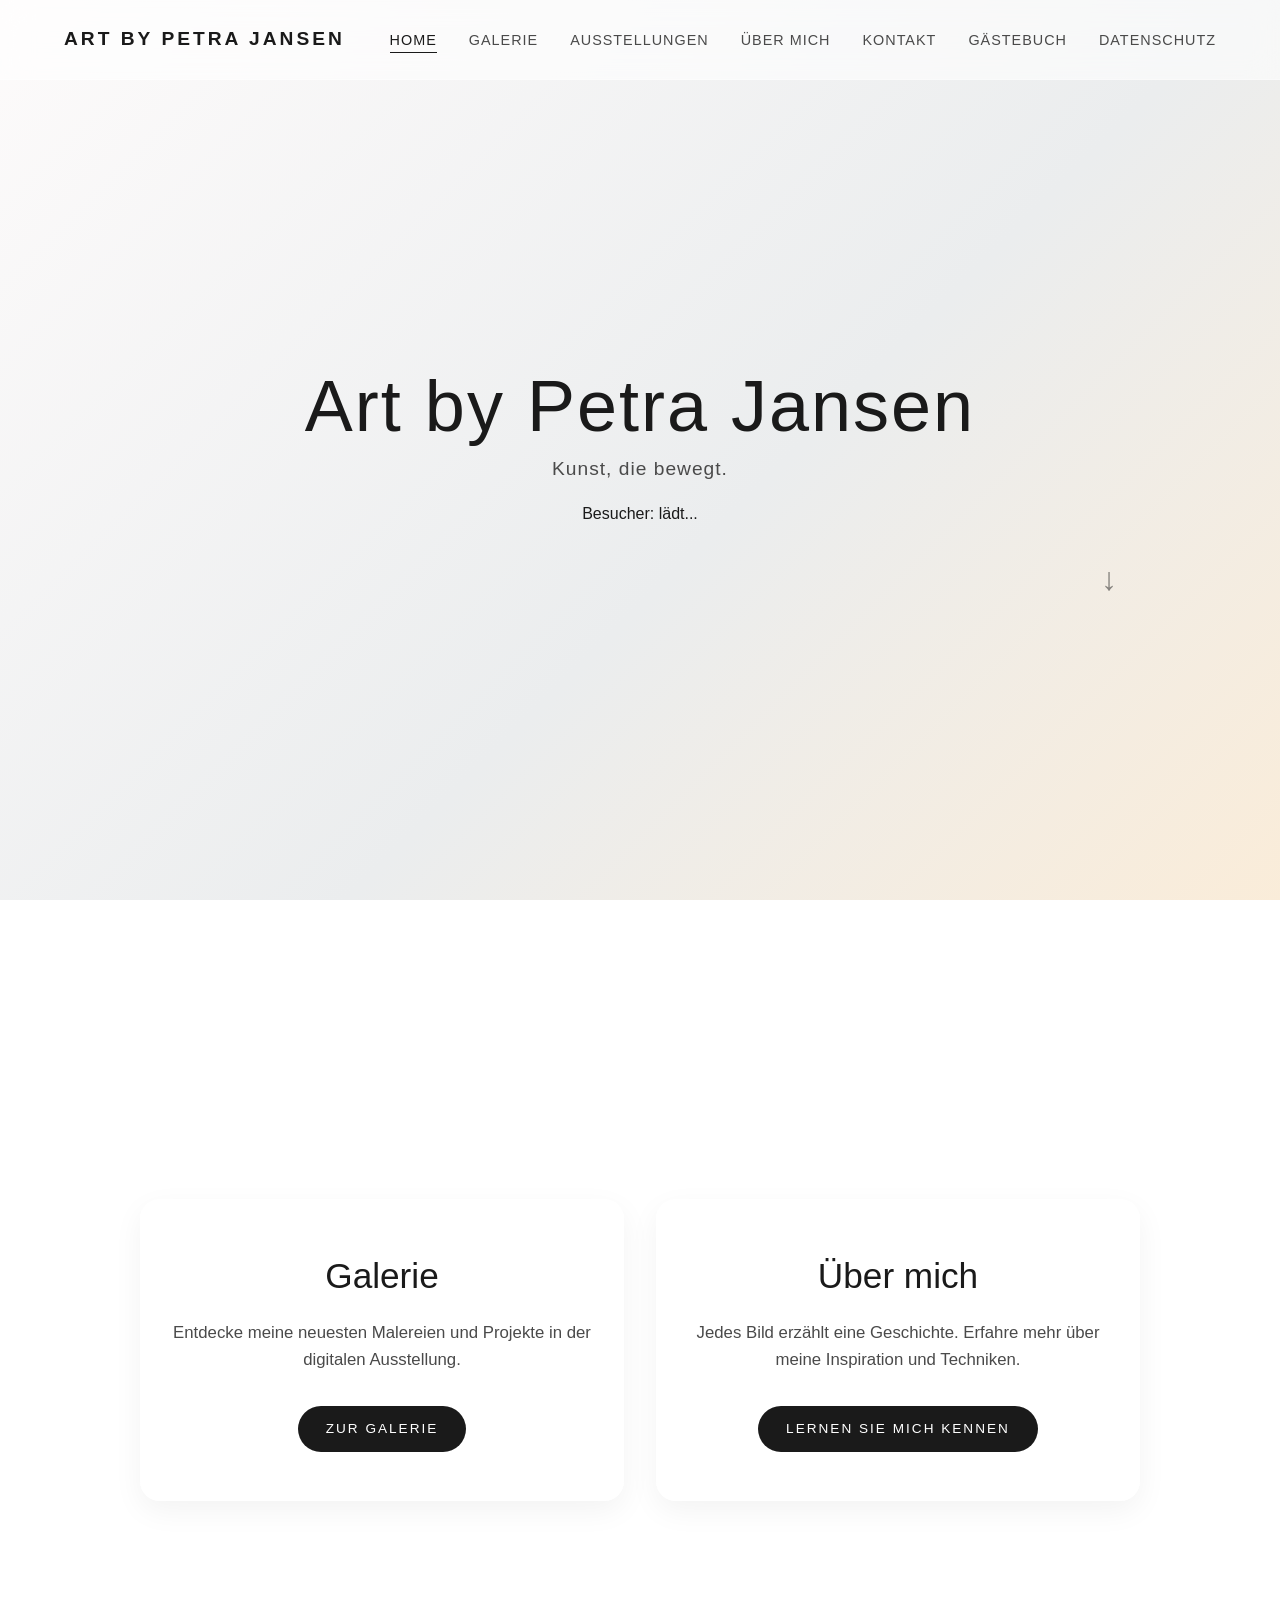
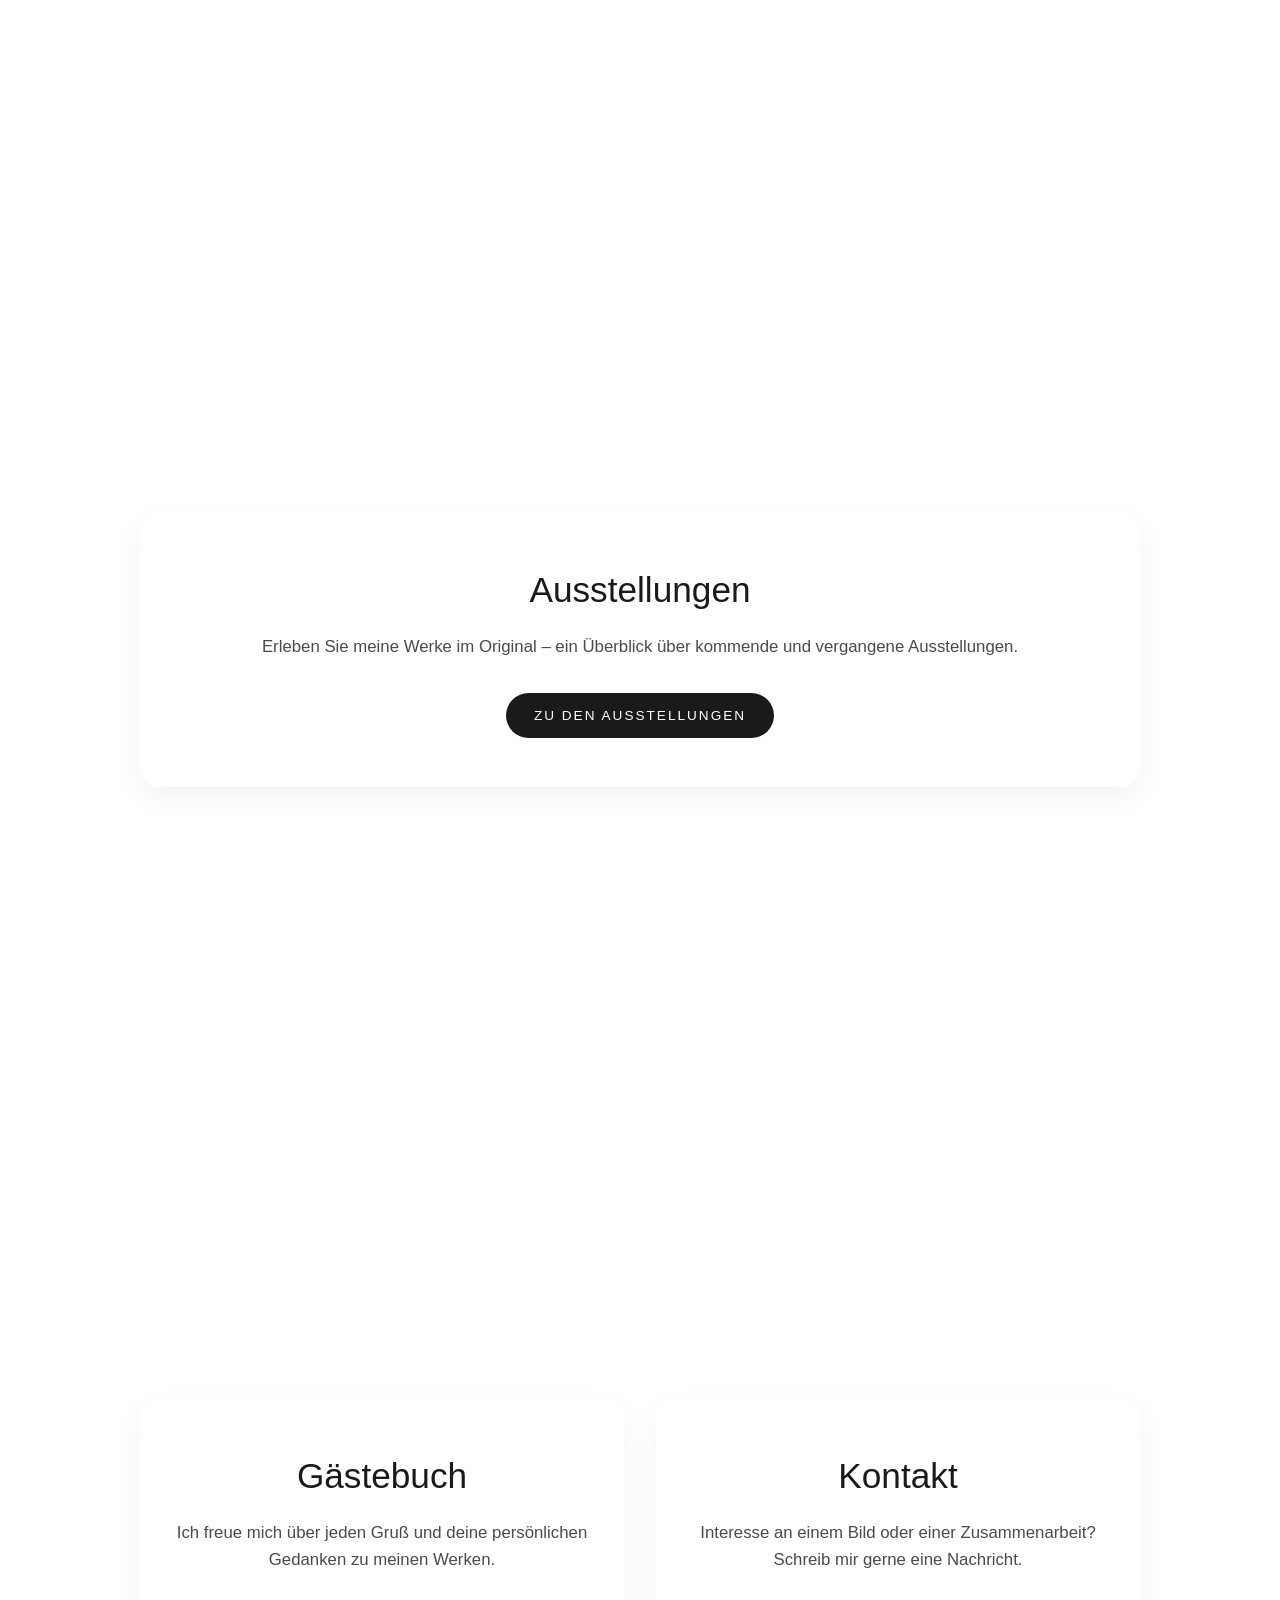
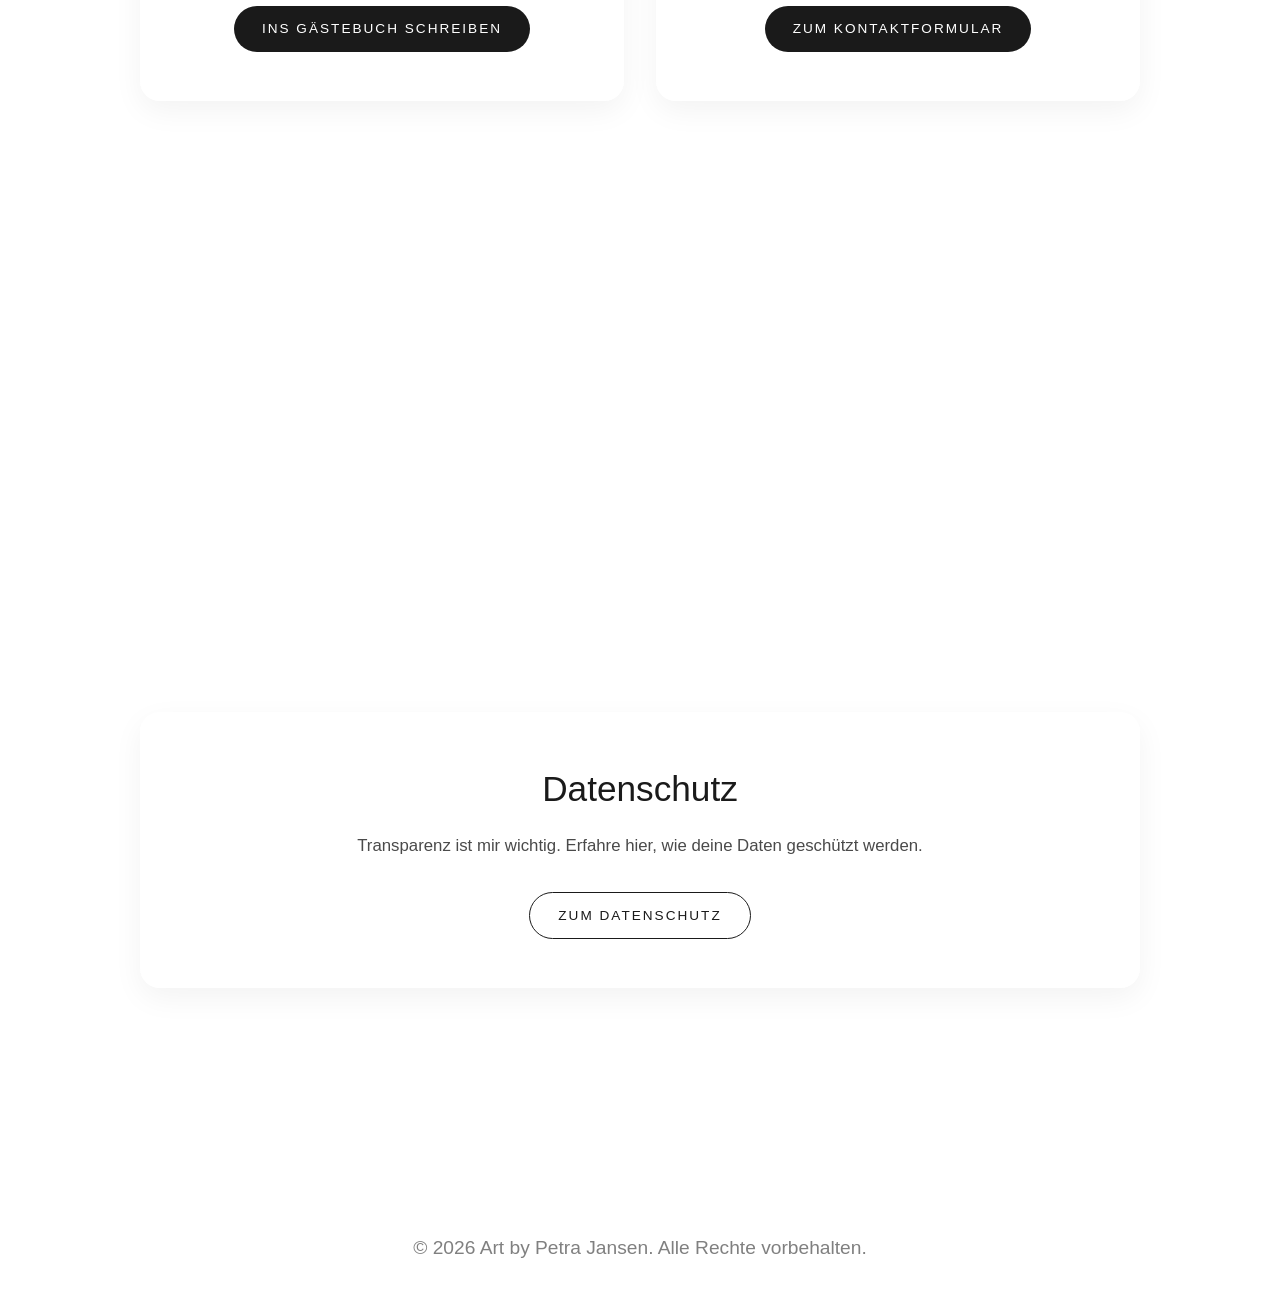
==== index.html @ b1e6d395 "Update index.html" ====
<!DOCTYPE html>
<html lang="de">
<head>
    <meta charset="UTF-8">
    <meta name="viewport" content="width=device-width, initial-scale=1.0">
    <meta name="description" content="Offizielles Portfolio der Künstlerin Petra Jansen aus Lutzerath. Entdecke meine neuesten Kunstwerke, Malereien und Galerie-Projekte.">
    <title>Home @ Art by Petra Jansen</title>
    <meta property="og:type" content="website">
    <meta property="og:url" content="https://petra-jansen.art/">
    <meta property="og:title" content="Petra Jansen | Kunst & Galerie in Lutzerath">
    <meta property="og:description" content="Offizielles Portfolio der Künstlerin Petra Jansen aus Lutzerath. Entdecke meine neuesten Kunstwerke und Projekte.">
    <meta property="og:image" content="https://petra-jansen.art/Vorschaubild.png">

    <meta name="twitter:card" content="summary_large_image">
    <meta name="twitter:url" content="https://petra-jansen.art/">
    <meta name="twitter:title" content="Petra Jansen | Kunst & Galerie in Lutzerath">
    <meta name="twitter:description" content="Offizielles Portfolio der Künstlerin Petra Jansen aus Lutzerath. Entdecke meine neuesten Kunstwerke und Projekte.">
    <meta name="twitter:image" content="https://petra-jansen.art/vorschaubild.jpg">
    <link rel="stylesheet" href="css/style.css?v=3">
</head>
<!-- Der Body startet mit dem ersten Theme -->
<body class="theme-1 scroll-snap-container">

    <header class="site-header fixed-header">
        <div class="logo">
            <a href="index.html">Art by Petra Jansen</a>
        </div>
        <nav class="main-nav">
            <ul>
                <li><a href="index.html" class="active">Home</a></li>
                <li><a href="galerie.html">Galerie</a></li>
                <li><a href="ausstellungen.html">Ausstellungen</a></li>
                <li><a href="ueber-mich.html">Über mich</a></li>
                <li><a href="kontakt.html">Kontakt</a></li>
                <li><a href="gaestebuch.html">Gästebuch</a></li>
                <li><a href="datenschutz.html">Datenschutz</a></li>
            </ul>
        </nav>
    </header>

    <main>
        <!-- Folie 1: Start & Zähler (Bleibt als großes Intro alleine) -->
        <section class="slide presentation-slide hero-slide" data-theme="theme-1">
            <div class="slide-content">
                <h1 class="massive-title">Art by Petra Jansen</h1>
                <p class="subtitle">Kunst, die bewegt.</p>

                <div class="visitor-counter">
                    <span class="counter-label">Besucher:</span>
                    <span class="counter-number" id="v-count">lädt...</span>
                </div>

                <div class="scroll-indicator" style="position: relative; bottom: auto; margin-top: 1.75rem;">↓</div>
            </div>
        </section>

        <!-- Folie 2: Kunst & Künstlerin (Galerie + Über mich) -->
        <section class="slide presentation-slide" data-theme="theme-2">
            <div class="slide-content slide-content-wide">
                <div class="cta-grid">
                    <div class="cta-card">
                        <h2>Galerie</h2>
                        <p>Entdecke meine neuesten Malereien und Projekte in der digitalen Ausstellung.</p>
                        <a href="galerie.html" class="btn">Zur Galerie</a>
                    </div>

                    <div class="cta-card">
                        <h2>Über mich</h2>
                        <p>Jedes Bild erzählt eine Geschichte. Erfahre mehr über meine Inspiration und Techniken.</p>
                        <a href="ueber-mich.html" class="btn">Lernen Sie mich kennen</a>
                    </div>
                </div>
            </div>
        </section>

        <!-- Folie 3: Ausstellungen (eigener Slide mit Button) -->
        <section class="slide presentation-slide" data-theme="theme-3">
            <div class="slide-content slide-content-wide">
                <div class="cta-grid">
                    <div class="cta-card">
                        <h2>Ausstellungen</h2>
                        <p>Erleben Sie meine Werke im Original – ein Überblick über kommende und vergangene Ausstellungen.</p>
                        <a href="ausstellungen.html" class="btn">Zu den Ausstellungen</a>
                    </div>
                </div>
            </div>
        </section>

        <!-- Folie 4: Austausch (Gästebuch + Kontakt) -->
        <section class="slide presentation-slide" data-theme="theme-3">
            <div class="slide-content slide-content-wide">
                <div class="cta-grid">
                    <div class="cta-card">
                        <h2>Gästebuch</h2>
                        <p>Ich freue mich über jeden Gruß und deine persönlichen Gedanken zu meinen Werken.</p>
                        <a href="gaestebuch.html" class="btn">Ins Gästebuch schreiben</a>
                    </div>
                    
                    <div class="cta-card">
                        <h2>Kontakt</h2>
                        <p>Interesse an einem Bild oder einer Zusammenarbeit? Schreib mir gerne eine Nachricht.</p>
                        <a href="kontakt.html" class="btn">Zum Kontaktformular</a>
                    </div>
                </div>
            </div>
        </section>

        <!-- Folie 5: Rechtliches & Footer (Datenschutz + Impressum) -->
        <section class="slide presentation-slide" data-theme="theme-4">
            <div class="slide-content slide-content-wide">
                <div class="cta-grid">
                    <div class="cta-card">
                        <h2>Datenschutz</h2>
                        <p>Transparenz ist mir wichtig. Erfahre hier, wie deine Daten geschützt werden.</p>
                        <a href="datenschutz.html" class="btn btn-outline">Zum Datenschutz</a>
                    </div>
                </div>
            </div>
            
            <footer class="slide-footer">
                <p>&copy; 2026 Art by Petra Jansen. Alle Rechte vorbehalten.</p>
            </footer>
        </section>

    </main>

    <div id="lightbox" class="lightbox">
        <span class="lightbox-close">&times;</span>
        <img id="lightbox-img" src="" alt="Großansicht">
        <p id="lightbox-caption" class="lightbox-caption"></p>
    </div>

    <script src="js/main.js?v=2"></script>

    <script type="module">
        import { initializeApp } from "https://www.gstatic.com/firebasejs/11.6.1/firebase-app.js";
        import { getAuth, signInAnonymously, onAuthStateChanged } from "https://www.gstatic.com/firebasejs/11.6.1/firebase-auth.js";
        import { getFirestore, doc, setDoc, onSnapshot, increment } from "https://www.gstatic.com/firebasejs/11.6.1/firebase-firestore.js";

        const firebaseConfig = {
            apiKey: "AIzaSyA4ZOLvHWohYF5IPsF2AmqWf039xMYAVs8",
            authDomain: "mama-portfolio.firebaseapp.com",
            projectId: "mama-portfolio",
            storageBucket: "mama-portfolio.firebasestorage.app",
            messagingSenderId: "953487415351",
            appId: "1:953487415351:web:83b1302f68960fa17987b2",
            measurementId: "G-HCBW3KDF18"
        };

        const app = initializeApp(firebaseConfig);
        const auth = getAuth(app);
        const db = getFirestore(app);

        const counterElement = document.getElementById('v-count');
        const statsDocRef = doc(db, 'stats', 'visitors'); // Speichert den Zähler unter stats -> visitors

        async function initCounter() {
            try {
                await signInAnonymously(auth);
                
                onAuthStateChanged(auth, async (user) => {
                    if (user) {
                        // 1. Prüfen, ob der User heute schon gezählt wurde (damit F5-Drücken nicht pusht)
                        const hasVisited = localStorage.getItem('pj_counted');
                        
                        if (!hasVisited) {
                            // Erhöht den Wert in der Datenbank um +1 (oder erstellt ihn, falls er noch nicht existiert)
                            await setDoc(statsDocRef, { count: increment(1) }, { merge: true });
                            localStorage.setItem('pj_counted', 'true');
                        }

                        // 2. Live-Anzeige des aktuellen Wertes
                        onSnapshot(statsDocRef, (docSnap) => {
                            if (docSnap.exists()) {
                                const currentCount = docSnap.data().count;
                                // Ein kleiner Trick: Wir addieren eine Basiszahl (z.B. 1420), damit wir nicht bei 0 anfangen!
                                const displayCount = 1 + currentCount;
                                counterElement.innerText = displayCount.toLocaleString('de-DE');
                            }
                        });
                    }
                });
            } catch (error) {
                console.error("Zähler-Fehler:", error);
                counterElement.innerText = "1.425"; // Fallback, falls Firebase blockiert wird
            }
        }

        initCounter();
    </script>

</body>
</html>
---- css/style.css ----
/* =========================================
   GRUNDEINSTELLUNGEN & VARIABLEN
   ========================================= */
:root {
    --text-main: #1a1a1a;        
    --text-muted: #4a4a4a;        
    --white: #ffffff;
    --font-main: 'Helvetica Neue', Helvetica, Arial, sans-serif;
}

* {
    margin: 0;
    padding: 0;
    box-sizing: border-box;
}

body {
    font-family: var(--font-main);
    color: var(--text-main);
    line-height: 1.6;
    -webkit-font-smoothing: antialiased; 
}

body::before {
    content: "";
    position: fixed;
    top: 0;
    left: 0;
    right: 0;
    bottom: 0;
    z-index: -1; /* Legt den Container komplett in den Hintergrund */
    
    background: linear-gradient(135deg, 
        #fdfbfb, #ebedee, /* Hell / Neutral */
        #ffecd2, #fcb69f, /* Warm / Pfirsich */
        #cfd9df, #e2ebf0, /* Kühl / Blau-Grau */
        #e0c3fc, #8ec5fc  /* Kreativ / Lila-Blau */
    );
    background-size: 400% 400%;
    /* Permanente, weiche Animation */
    animation: gradientMove 15s ease infinite alternate; 
}

/* Scroll-Snapping */
.scroll-snap-container {
    height: 100vh;
    overflow: hidden;
}

/* =========================================
   TYPOGRAFIE & BUTTONS
   ========================================= */
h1, h2, h3 { font-weight: 300; }

.btn {
    display: inline-block;
    padding: 12px 28px;
    background-color: var(--text-main);
    color: var(--white);
    text-decoration: none;
    text-transform: uppercase;
    font-size: 0.85rem;
    letter-spacing: 2px;
    transition: all 0.3s ease;
    border-radius: 30px; 
}

.btn:hover {
    background-color: var(--text-muted);
    transform: translateY(-2px);
    box-shadow: 0 4px 10px rgba(0,0,0,0.1);
}

.btn-large {
    padding: 16px 36px;
    font-size: 1rem;
    margin-top: 1.5rem;
}

.btn-outline {
    background-color: transparent;
    color: var(--text-main);
    border: 1px solid var(--text-main);
}

.btn-outline:hover {
    background-color: var(--text-main);
    color: var(--white);
}

/* =========================================
   KOPFZEILE & NAVIGATION (Immer oben!)
   ========================================= */
.fixed-header {
    position: fixed;
    top: 0;
    left: 0;
    width: 100%;
    z-index: 1000;
    /* Ein moderner Glas-Effekt (Frosted Glass), damit der Farbverlauf durchscheint */
    background-color: rgba(255, 255, 255, 0.6);
    backdrop-filter: blur(15px);
    -webkit-backdrop-filter: blur(15px);
    border-bottom: 1px solid rgba(255, 255, 255, 0.3);
}

.site-header {
    display: flex;
    justify-content: space-between;
    align-items: center;
    padding: 1.5rem 5%;
    transition: padding 0.3s ease;
}

.logo a {
    font-size: 1.2rem;
    font-weight: bold;
    text-transform: uppercase;
    letter-spacing: 3px;
    text-decoration: none;
    color: var(--text-main);
}

.main-nav ul {
    list-style: none;
    display: flex;
    gap: 2rem;
}

.main-nav a {
    text-decoration: none;
    color: var(--text-muted);
    font-size: 0.9rem;
    text-transform: uppercase;
    letter-spacing: 1px;
    transition: color 0.3s ease;
}

.main-nav a:hover,
.main-nav a.active {
    color: var(--text-main);
    border-bottom: 1px solid var(--text-main);
    padding-bottom: 4px;
}

/* =========================================
   PRÄSENTATIONS-SLIDES
   ========================================= */
.presentation-slide {
    height: 100vh; 
    width: 100%;
    scroll-snap-align: start;
    display: flex;
    align-items: center;
    justify-content: center;
    text-align: center;
    position: relative;
    padding: 0 20px;
}

.slide-content {
    max-width: 800px;
    /* Leichtes Einblenden von unten für Text (wird durch JS getriggert) */
    opacity: 0;
    transform: translateY(30px);
    transition: opacity 0.8s ease, transform 0.8s ease;
}


.presentation-slide.is-visible .slide-content {
    opacity: 1;
    transform: translateY(0);
}

.massive-title {
    font-size: 4.5rem;
    font-weight: 200;
    letter-spacing: 2px;
    line-height: 1.1;
    margin-bottom: 0.5rem;
}

/* Erste Folie: Platz für den fixierten Header reservieren, damit der Titel
   nicht dahinter rutscht. Die Header-Höhe (auf dem Handy variabel, weil die
   Navigation umbricht) wird per JS in --header-h gesetzt. "safe center"
   zentriert auf großen Schirmen und richtet bei zu wenig Platz oben aus
   (statt den Titel abzuschneiden). */
.presentation-slide.hero-slide {
    align-items: safe center;
    padding-top: calc(var(--header-h, 80px) + 20px);
    padding-bottom: 28px;
}

.subtitle {
    font-size: 1.5rem;
    color: var(--text-muted);
    letter-spacing: 1px;
}

.presentation-slide h2 {
    font-size: 3rem;
    margin-bottom: 1.5rem;
}

.presentation-slide p {
    font-size: 1.2rem;
    margin-bottom: 1rem;
}

/* Der hüpfende Pfeil auf Slide 1 */
.scroll-indicator {
    position: absolute;
    bottom: 40px;
    left: 50%;
    transform: translateX(20%);
    font-size: 2rem;
    animation: bounce 3s infinite;
    opacity: 0.5;
}

@keyframes bounce {
    0%, 20%, 50%, 80%, 100% { transform: translateY(0) translateX(-50%); }
    40% { transform: translateY(-20px) translateX(-50%); }
    60% { transform: translateY(-10px) translateX(-50%); }
}

/* Integrierter Footer auf dem letzten Slide */
.slide-footer {
    position: absolute;
    bottom: 20px;
    width: 100%;
    text-align: center;
    font-size: 0.8rem;
    color: var(--text-muted);
    opacity: 0.7;
}

/* =========================================
   ABOUT TEASER & FOOTER
   ========================================= */
.about-teaser {
    text-align: center;
    padding: 6rem 20px;
    background-color: var(--white);
    border-top: 1px solid #eaeaea;
}

.about-teaser h2 {
    font-size: 2rem;
    margin-bottom: 1rem;
}

.about-teaser p {
    max-width: 600px;
    margin: 0 auto 2rem auto;
    color: var(--text-muted);
}

.site-footer {
    text-align: center;
    padding: 2rem;
    background-color: var(--white);
    border-top: 1px solid #eaeaea;
    color: #999;
    font-size: 0.85rem;
}



/* =========================================
   LIGHTBOX POP-UP (Für hochauflösende Bilder)
   ========================================= */
.lightbox {
    position: fixed;
    top: 0;
    left: 0;
    width: 100%;
    height: 100%;
    background-color: rgba(0, 0, 0, 0.9); /* Fast schwarzer, leicht transparenter Hintergrund */
    z-index: 1000; /* Liegt über allen anderen Elementen */
    display: none; /* Ist unsichtbar, bis JavaScript es auf 'flex' setzt */
    align-items: center;
    justify-content: center;
    flex-direction: column;
}

/* Die "Active" Klasse wird später durch JavaScript hinzugefügt */
.lightbox.active {
    display: flex;
}

.lightbox img {
    max-width: 90%;
    max-height: 80vh; /* Darf maximal 80% der Bildschirmhöhe einnehmen */
    object-fit: contain; /* Bild wird komplett angezeigt, nichts wird abgeschnitten */
    box-shadow: 0 0 20px rgba(0,0,0,0.5);
}

.lightbox-caption {
    color: white;
    margin-top: 15px;
    font-size: 1.2rem;
    letter-spacing: 1px;
}

.lightbox-close {
    position: absolute;
    top: 20px;
    right: 40px;
    color: white;
    font-size: 4rem;
    font-weight: 300;
    cursor: pointer;
    line-height: 1;
    transition: color 0.3s ease;
}

.lightbox-close:hover {
    color: #ccc;
}

/* Anpassung für Handys (damit es auf kleinen Displays gut aussieht) */
@media (max-width: 600px) {
    .insta-grid {
        gap: 2px;
    }
    .artwork-title {
        font-size: 0.9rem;
    }
    .lightbox-close {
        top: 10px;
        right: 20px;
        font-size: 3rem;
    }
}


/* =========================================
   GALERIE SHOWCASE 
   ========================================= */
.gallery-slide-grid {
    display: flex;
    flex-direction: row;
    justify-content: center;
    align-items: center;
    gap: 30px;
    width: 100%;
    max-width: 1000px;
    flex-wrap: wrap; /* Falls es auf Mobile zu eng wird */
}

.gallery-showcase-item {
    display: flex;
    flex-direction: column;
    align-items: center;
    justify-content: center;
    gap: 15px;
    max-width: 650px;
    
    /* Leichter Zoom-Effekt beim Einscrollen */
    opacity: 0;
    transform: scale(0.95);
    transition: opacity 1s ease, transform 1s ease;
}

.presentation-slide.is-visible .gallery-showcase-item {
    opacity: 1;
    transform: scale(1);
}

.gallery-showcase-img {
    max-height: 80%; 
    width: 100%;
    object-fit: contain; 
    box-shadow: 0 10px 25px rgba(0,0,0,0.15);
    border-radius: 6px; 
    cursor: pointer;
    transition: transform 0.4s ease;
}

.gallery-showcase-img:hover {
    transform: scale(1.03); /* Leichter Hover-Effekt, um Klickbarkeit zu zeigen */
}

.gallery-details {
    text-align: center;
    background: rgba(255, 255, 255, 0.4);
    padding: 8px 20px;
    border-radius: 30px;
    backdrop-filter: blur(5px);
    -webkit-backdrop-filter: blur(5px);
}

.gallery-title {
    font-size: 1.2rem;
    margin-bottom: 0.1rem;
    font-weight: 400;
}

/* Mobile Anpassung für das Grid */
@media (max-width: 768px) {
    .gallery-slide-grid {
        flex-direction: column;
        gap: 15px;
    }
    .gallery-showcase-img {
        max-height: 25vh; /* Auf Handys noch kleiner, damit 2 übereinander passen */
    }
}

/* =========================================
   FLIESSENDER HINTERGRUND FÜR STATISCHE SEITEN
   ========================================= */

.fluid-background {
    min-height: 100vh;
    display: flex;
    flex-direction: column;
    /* Der Hintergrund wird hier automatisch durch body { background: ... } animiert */
    animation: gradientMove 15s ease infinite alternate; 
}

@keyframes gradientMove {
    0% { background-position: 0% 50%; }
    100% { background-position: 100% 50%; }
}

.page-container {
    flex: 1;
    display: flex;
    justify-content: center;
    align-items: center;
    padding: 120px 20px 60px 20px; /* Oben Platz wegen des fixed Headers */
    width: 100%;
}

/* =========================================
   DER GLAS-LOOK (GLASSMORPHISM)
   ========================================= */
.glass-panel {
    background: rgba(255, 255, 255, 0.45);
    backdrop-filter: blur(16px);
    -webkit-backdrop-filter: blur(16px);
    border: 1px solid rgba(255, 255, 255, 0.5);
    border-radius: 20px;
    box-shadow: 0 20px 50px rgba(0, 0, 0, 0.05);
    padding: 3rem;
    width: 100%;
    max-width: 1000px;
    
    /* Sanftes Einblenden beim Laden */
    animation: fadeInSlideUp 0.8s ease forwards;
    opacity: 0;
    transform: translateY(20px);
}

@keyframes fadeInSlideUp {
    to {
        opacity: 1;
        transform: translateY(0);
    }
}

.page-title {
    font-size: 3rem;
    margin-bottom: 0.5rem;
    color: var(--text-main);
}

.page-subtitle {
    font-size: 1.2rem;
    color: var(--text-muted);
    margin-bottom: 2rem;
}

/* =========================================
   ABOUT SEITE SPEZIFISCH
   ========================================= */
.about-grid {
    display: grid;
    grid-template-columns: 1fr 1.5fr;
    gap: 3rem;
    align-items: start;
}

.about-image-wrapper {
    width: 100%;
    border-radius: 12px;
    overflow: hidden;
    box-shadow: 0 10px 30px rgba(0,0,0,0.1);
}

.about-img {
    width: 100%;
    height: auto;
    display: block;
    object-fit: cover;
    aspect-ratio: 4/5;
}

.about-text h3 {
    margin: 1.5rem 0 0.5rem 0;
    font-size: 1.5rem;
}

.about-text p {
    margin-bottom: 1rem;
    font-size: 1.05rem;
}

.about-actions {
    margin-top: 2rem;
}

/* =========================================
   KONTAKT SEITE SPEZIFISCH
   ========================================= */
.contact-header {
    text-align: center;
    margin-bottom: 3rem;
}

.contact-grid {
    display: grid;
    grid-template-columns: 1fr 2fr;
    gap: 4rem;
}

.info-block {
    margin-bottom: 2rem;
}

.info-block h3 {
    font-size: 1.1rem;
    margin-bottom: 0.5rem;
    text-transform: uppercase;
    letter-spacing: 1px;
    color: var(--text-muted);
}

.info-block p {
    font-size: 1.1rem;
}

.contact-link {
    color: var(--text-main);
    text-decoration: none;
    border-bottom: 1px solid transparent;
    transition: border-color 0.3s;
}

.contact-link:hover {
    border-bottom-color: var(--text-main);
}

.social-link {
    display: inline-block;
    margin-right: 15px;
    color: var(--text-main);
    text-decoration: none;
    font-weight: 500;
}

/* Angepasstes Formular für den Glas-Look */
.glass-form .form-group {
    margin-bottom: 1.5rem;
}

.glass-form label {
    display: block;
    margin-bottom: 0.5rem;
    font-weight: 500;
}

.glass-form input,
.glass-form textarea {
    width: 100%;
    padding: 15px;
    background: rgba(255, 255, 255, 0.5); /* Leicht transparent */
    border: 1px solid rgba(255, 255, 255, 0.6);
    border-radius: 8px;
    font-family: var(--font-main);
    font-size: 1rem;
    color: var(--text-main);
    transition: all 0.3s ease;
}

.glass-form input:focus,
.glass-form textarea:focus {
    outline: none;
    background: rgba(255, 255, 255, 0.8);
    border-color: var(--text-main);
    box-shadow: 0 0 0 3px rgba(0,0,0,0.05);
}

.submit-btn {
    width: 100%;
    cursor: pointer;
    border: none;
}

/* Simpler Footer für diese Seiten */
.simple-footer {
    text-align: center;
    padding: 20px;
    font-size: 0.8rem;
    color: var(--text-muted);
}

/* =========================================
   RESPONSIVE FÜR GLAS-SEITEN
   ========================================= */
@media (max-width: 900px) {
    .about-grid,
    .contact-grid {
        grid-template-columns: 1fr;
        gap: 2rem;
    }
    
    .glass-panel {
        padding: 2rem;
        margin-top: 20px;
    }
}

/* =========================================
    STARTSEITE: KARTEN-LAYOUT (CTA GRID)
   ========================================= */
.slide-content-wide {
    max-width: 1000px; /* Gibt den zwei Karten nebeneinander genug Platz */
    width: 100%;
}

.cta-grid {
    display: grid;
    /* Macht automatisch 2 Spalten auf dem PC und 1 Spalte auf dem Handy */
    grid-template-columns: repeat(auto-fit, minmax(300px, 1fr));
    gap: 2rem;
    width: 100%;
}

.cta-card {
    background: rgba(255, 255, 255, 0.45);
    backdrop-filter: blur(12px);
    -webkit-backdrop-filter: blur(12px);
    border: 1px solid rgba(255, 255, 255, 0.6);
    border-radius: 20px;
    padding: 3rem 2rem;
    box-shadow: 0 10px 30px rgba(0,0,0,0.05);
    
    /* Inhalt der Karte zentrieren */
    display: flex;
    flex-direction: column;
    justify-content: center;
    align-items: center;
    text-align: center;
    
    transition: transform 0.3s ease, background 0.3s ease;
}

.cta-card:hover {
    transform: translateY(-5px);
    background: rgba(255, 255, 255, 0.55);
}

.cta-card h2 {
    font-size: 2.2rem;
    margin-bottom: 1rem;
    color: var(--text-main);
}

.cta-card p {
    font-size: 1.05rem;
    margin-bottom: 2rem;
    color: var(--text-muted);
    flex-grow: 1; /* Schiebt den Button immer sauber ans untere Ende */
}

/* =========================================
   AUSSTELLUNGS-HINWEIS (Startseite, Slide 1)
   ========================================= */
.exhibition-card {
    max-width: 640px;
    margin: 0 auto 1.5rem auto;
    padding: 1.3rem 2.25rem;
    line-height: 1.4;
    background: rgba(255, 255, 255, 0.5);
    backdrop-filter: blur(14px);
    -webkit-backdrop-filter: blur(14px);
    border: 1px solid rgba(255, 255, 255, 0.65);
    border-radius: 22px;
    box-shadow: 0 12px 35px rgba(0, 0, 0, 0.08);
}

.exhibition-eyebrow {
    display: inline-flex;
    align-items: center;
    gap: 0.5rem;
    font-size: 0.72rem;
    text-transform: uppercase;
    letter-spacing: 3px;
    color: var(--text-muted);
    margin-bottom: 0.8rem;
}

.pulse-dot {
    width: 8px;
    height: 8px;
    border-radius: 50%;
    background-color: #fc8a6f;
    animation: pulse 2.2s infinite;
}

@keyframes pulse {
    0%   { box-shadow: 0 0 0 0 rgba(252, 138, 111, 0.5); }
    70%  { box-shadow: 0 0 0 10px rgba(252, 138, 111, 0); }
    100% { box-shadow: 0 0 0 0 rgba(252, 138, 111, 0); }
}

.exhibition-card .exhibition-dates {
    font-size: 1.05rem;
    font-weight: 600;
    letter-spacing: 0.5px;
    color: var(--text-main);
    margin-bottom: 0.6rem;
}

.exhibition-card .exhibition-venue {
    font-size: 0.95rem;
    line-height: 1.5;
    color: var(--text-muted);
    margin-bottom: 1rem;
}

.exhibition-venue a {
    color: var(--text-muted);
    text-decoration: none;
    border-bottom: 1px solid rgba(0, 0, 0, 0.2);
    transition: color 0.3s ease, border-color 0.3s ease;
}

.exhibition-venue a:hover {
    color: var(--text-main);
    border-bottom-color: var(--text-main);
}

.exhibition-hours {
    border-top: 1px solid rgba(0, 0, 0, 0.08);
    padding-top: 0.85rem;
}

.hours-label {
    display: block;
    font-size: 0.72rem;
    text-transform: uppercase;
    letter-spacing: 2px;
    color: var(--text-muted);
    margin-bottom: 0.7rem;
}

.exhibition-hours .hours-list {
    list-style: none;
    display: flex;
    flex-wrap: wrap;
    justify-content: center;
    gap: 0.5rem;
    margin: 0;
    padding: 0;
}

.exhibition-hours .hours-list li {
    background: rgba(255, 255, 255, 0.55);
    border: 1px solid rgba(255, 255, 255, 0.7);
    border-radius: 20px;
    padding: 0.3rem 0.85rem;
    font-size: 0.88rem;
    color: var(--text-main);
    white-space: nowrap;
}

.exhibition-hours .hours-list li strong {
    color: var(--text-muted);
    font-weight: 600;
    margin-right: 0.35rem;
}

/* =========================================
   AUSSTELLUNGS-ÜBERSICHT (ausstellungen.html)
   ========================================= */
.exhibition-section {
    margin-bottom: 3.5rem;
}

.exhibition-section-title {
    font-size: 1.9rem;
    font-weight: 300;
    letter-spacing: 1px;
    color: var(--text-main);
    padding-bottom: 0.75rem;
    margin-bottom: 2rem;
    border-bottom: 1px solid rgba(0, 0, 0, 0.1);
}

.exhibition-list {
    display: flex;
    flex-direction: column;
    gap: 2rem;
}

/* Einzelne Ausstellungs-Karte im Glas-Look */
.exhibition-item {
    background: rgba(255, 255, 255, 0.5);
    backdrop-filter: blur(14px);
    -webkit-backdrop-filter: blur(14px);
    border: 1px solid rgba(255, 255, 255, 0.65);
    border-radius: 22px;
    box-shadow: 0 12px 35px rgba(0, 0, 0, 0.06);
    overflow: hidden;
    transition: transform 0.3s ease, box-shadow 0.3s ease;
}

.exhibition-item:hover {
    transform: translateY(-4px);
    box-shadow: 0 18px 45px rgba(0, 0, 0, 0.1);
}

/* Karten mit Bild: zweispaltig auf dem Desktop */
.exhibition-item.has-media {
    display: grid;
    grid-template-columns: minmax(0, 1fr) minmax(0, 1.3fr);
    align-items: stretch;
}

.exhibition-item-media {
    overflow: hidden;
    min-height: 220px;
    background: rgba(255, 255, 255, 0.3);
}

.exhibition-item-media .grid-img {
    width: 100%;
    height: 100%;
    object-fit: cover;
    display: block;
    border-radius: 0;
    box-shadow: none;
    cursor: pointer;
    transition: transform 0.4s ease;
}

.exhibition-item-media .grid-img:hover {
    transform: scale(1.03);
}

.exhibition-item-body {
    padding: 2rem 2.25rem;
    text-align: left;
}

/* Status-Badge (Jetzt zu sehen / Kommend / Vergangen) */
.exhibition-status {
    display: inline-flex;
    align-items: center;
    gap: 0.5rem;
    font-size: 0.68rem;
    text-transform: uppercase;
    letter-spacing: 2.5px;
    padding: 0.35rem 0.85rem;
    border-radius: 20px;
    margin-bottom: 1rem;
    font-weight: 600;
}

.exhibition-status--current {
    background: rgba(252, 138, 111, 0.18);
    color: #b8502f;
}

.exhibition-status--upcoming {
    background: rgba(110, 150, 200, 0.18);
    color: #2f5b8f;
}

.exhibition-status--past {
    background: rgba(0, 0, 0, 0.06);
    color: var(--text-muted);
}

.exhibition-item-title {
    font-size: 1.6rem;
    font-weight: 400;
    color: var(--text-main);
    margin-bottom: 0.5rem;
    line-height: 1.25;
}

.exhibition-item-body .exhibition-dates {
    font-size: 1.05rem;
    font-weight: 600;
    letter-spacing: 0.5px;
    color: var(--text-main);
    margin-bottom: 0.6rem;
}

.exhibition-item-body .exhibition-venue {
    font-size: 1rem;
    line-height: 1.5;
    color: var(--text-muted);
    margin-bottom: 1rem;
}

.exhibition-desc {
    font-size: 1rem;
    line-height: 1.6;
    color: var(--text-main);
    margin-bottom: 1rem;
}

/* Öffnungszeiten linksbündig innerhalb der Übersichtskarte */
.exhibition-item .exhibition-hours .hours-list {
    justify-content: flex-start;
}

.exhibition-item .exhibition-hours .hours-label {
    text-align: left;
}

/* Vergangene Ausstellungen dezenter darstellen */
.exhibition-list--past .exhibition-item {
    opacity: 0.85;
    box-shadow: 0 8px 25px rgba(0, 0, 0, 0.04);
}

.exhibition-list--past .exhibition-item-media .grid-img {
    filter: grayscale(35%);
}

.exhibition-loader,
.exhibition-empty {
    text-align: center;
    color: var(--text-muted);
    padding: 1.5rem;
    font-size: 1.05rem;
}

.exhibition-empty a {
    color: var(--text-main);
    text-decoration: underline;
}

@media (max-width: 768px) {
    .exhibition-item.has-media {
        grid-template-columns: 1fr; /* Bild oben, Text darunter */
    }
    .exhibition-item-media {
        min-height: 200px;
        max-height: 300px;
    }
    .exhibition-item-body {
        padding: 1.5rem 1.4rem;
    }
    .exhibition-section-title {
        font-size: 1.5rem;
    }
    .exhibition-item-title {
        font-size: 1.35rem;
    }
}

/* =========================================
   ADMIN: TABS (Galerie / Ausstellungen)
   ========================================= */
.admin-tabs {
    display: flex;
    gap: 0.5rem;
    margin: 0 0 2rem 0;
    border-bottom: 1px solid rgba(0, 0, 0, 0.1);
    flex-wrap: wrap;
}

.admin-tab {
    background: transparent;
    border: none;
    border-bottom: 2px solid transparent;
    padding: 0.75rem 1.25rem;
    font-family: var(--font-main);
    font-size: 0.9rem;
    text-transform: uppercase;
    letter-spacing: 1px;
    color: var(--text-muted);
    cursor: pointer;
    transition: color 0.2s ease, border-color 0.2s ease;
    margin-bottom: -1px;
}

.admin-tab:hover {
    color: var(--text-main);
}

.admin-tab.active {
    color: var(--text-main);
    border-bottom-color: var(--text-main);
    font-weight: 600;
}

.admin-tab-content {
    display: none;
}

.admin-tab-content.active {
    display: block;
    animation: fadeIn 0.4s ease;
}

/* Karte für eine bestehende Ausstellung im Admin-Bereich */
.exhibition-admin-card {
    background: rgba(255, 255, 255, 0.8);
    padding: 1.25rem;
    border-radius: 10px;
    box-shadow: 0 4px 12px rgba(0, 0, 0, 0.05);
    margin-bottom: 1.25rem;
}

.exhibition-admin-card h4 {
    font-size: 1.15rem;
    font-weight: 500;
    margin-bottom: 0.25rem;
}

.exhibition-admin-card .ea-meta {
    font-size: 0.85rem;
    color: var(--text-muted);
    margin-bottom: 0.75rem;
}

.exhibition-admin-card .ea-badge {
    display: inline-block;
    font-size: 0.65rem;
    text-transform: uppercase;
    letter-spacing: 1.5px;
    padding: 0.2rem 0.6rem;
    border-radius: 12px;
    margin-bottom: 0.6rem;
    background: rgba(0, 0, 0, 0.06);
    color: var(--text-muted);
}

.exhibition-admin-card .ea-thumb {
    width: 70px;
    height: 70px;
    object-fit: cover;
    border-radius: 8px;
    float: right;
    margin-left: 1rem;
}

/* * =========================================
 * AUSGELAGERTE STYLES AUS DEN HTML-DATEIEN
 * =========================================
 */

/* --- GLOBALE ANIMATIONEN --- */
@keyframes fadeIn {
    from { opacity: 0; transform: translateY(10px); }
    to { opacity: 1; transform: translateY(0); }
}

/* --- FOOTER & ADMIN-LINK (Ersatz für onmouseover) --- */
.admin-link {
    color: var(--text-muted);
    opacity: 0.2;
    text-decoration: none;
    font-size: 0.7rem;
    transition: opacity 0.3s ease;
}

.admin-link:hover {
    opacity: 1;
}

/* --- GALERIE (vorher in galerie.html) --- */
html, body {
    height: 100%;
    margin: 0;
}

#wrapper {
    display: flex;
    flex-direction: column;
    min-height: 100vh;
    height: auto !important;
    overflow-y: auto !important;
}

main {
    flex: 1; /* Drückt den Footer nach unten */
}

#image-grid {
    display: grid;
    grid-template-columns: repeat(2, 1fr);
    gap: 40px;
    max-width: 1200px;
    margin: 0 auto;
    padding: 40px 20px;
}

/* NEUE KLASSE: Zentriert das Bild und den Text vertikal im Grid-Block */
.grid-item {
    display: flex;
    flex-direction: column;
    align-items: center;  /* Zentriert Inhalte horizontal */
    text-align: center;   /* Sorgt dafür, dass auch der Text zentriert steht */
}

/* ANGEPASST: max-width statt width 100%, damit Bilder zentriert werden und nicht erzwingend groß gezogen werden */
.grid-img {
    max-width: 100%;
    height: auto;
    border-radius: 8px;
    box-shadow: 0 4px 15px rgba(0,0,0,0.1);
    transition: transform 0.3s ease;
    cursor: pointer; /* Zeigt an, dass das Bild klickbar ist (Lightbox) */
}

.grid-img:hover {
    transform: scale(1.02);
}

.grid-info {
    margin-top: 15px; /* Etwas Platz zwischen Bild und Text */
}

.grid-info h3 {
    font-size: 1.2rem;
    margin-bottom: 5px;
    font-weight: 500;
}

.grid-info p {
    color: var(--text-muted);
    font-size: 0.95rem;
}

/* --- GÄSTEBUCH (vorher in gaestebuch.html) --- */
.guestbook-entries {
    margin-top: 3rem;
    display: flex;
    flex-direction: column;
    gap: 1.5rem;
}

.entry-card {
    background: rgba(255, 255, 255, 0.4);
    border: 1px solid rgba(255, 255, 255, 0.6);
    border-radius: 12px;
    padding: 1.5rem;
    box-shadow: 0 4px 15px rgba(0,0,0,0.02);
    backdrop-filter: blur(5px);
    -webkit-backdrop-filter: blur(5px);
    animation: fadeIn 0.5s ease;
}

/* --- ADMIN BEREICH (vorher in admin.html) --- */
.admin-section { 
    display: none; 
}

.admin-section.active { 
    display: block; 
    animation: fadeIn 0.5s ease; 
}

.upload-card {
    background: rgba(255, 255, 255, 0.6);
    border-radius: 12px;
    padding: 2rem;
    margin-bottom: 2rem;
    border: 1px dashed var(--text-muted);
}

.image-list {
    display: grid;
    grid-template-columns: repeat(auto-fill, minmax(200px, 1fr));
    gap: 1.5rem;
    margin-top: 2rem;
}

.admin-image-card {
    background: rgba(255,255,255,0.8);
    padding: 10px;
    border-radius: 8px;
    text-align: center;
    box-shadow: 0 4px 10px rgba(0,0,0,0.05);
}

.admin-image-card img {
    width: 100%;
    height: auto;
    border-radius: 4px;
    margin-bottom: 10px;
}

.btn-delete {
    background-color: #ff4d4d;
    color: white;
    border: none;
    padding: 5px 10px;
    border-radius: 4px;
    cursor: pointer;
    margin-top: 10px;
    transition: background-color 0.2s ease;
}

.btn-delete:hover {
    background-color: #ff1a1a;
}

.admin-section { display: none; }
.admin-section.active { display: block; animation: fadeIn 0.5s ease; }

.upload-card {
    background: rgba(255, 255, 255, 0.6);
    border-radius: 12px;
    padding: 2rem;
    margin-bottom: 2rem;
    border: 1px dashed var(--text-muted);
}

.image-list {
    display: grid;
    grid-template-columns: repeat(auto-fill, minmax(200px, 1fr));
    gap: 1.5rem;
    margin-top: 2rem;
}

.admin-image-card {
    background: rgba(255,255,255,0.8);
    padding: 10px;
    border-radius: 8px;
    text-align: center;
    box-shadow: 0 4px 10px rgba(0,0,0,0.05);
}

.admin-image-card img {
    width: 100%;
    height: 150px;
    object-fit: cover;
    border-radius: 4px;
    margin-bottom: 10px;
}

.btn-danger { background-color: #d32f2f; color: white; border: none; padding: 8px 15px; border-radius: 20px; cursor: pointer; font-size: 0.8rem; text-transform: uppercase; }
.btn-danger:hover { background-color: #b71c1c; }
.logout-btn { float: right; font-size: 0.8rem; padding: 8px 15px; }

/* =========================================
   MOBILE ANPASSUNG (Responsive Design)
   ========================================= */
@media (max-width: 768px) {
    .site-header {
        flex-direction: column;
        gap: 0.5rem; 
        padding: 12px 5%; 
    }
    
    .main-nav ul {
        flex-wrap: wrap; 
        justify-content: center; 
        gap: 8px 15px; 
    }

    .main-nav a {
        font-size: 0.8rem; 
        white-space: nowrap; 
    }

    .massive-title { font-size: 2.5rem; }
    .presentation-slide h2 { font-size: 2rem; }
    .presentation-slide p { font-size: 1rem; }

    /* Ausstellungs-Hinweis kompakter auf dem Handy */
    .exhibition-card {
        padding: 1.4rem 1.25rem;
        margin-bottom: 1.75rem;
    }
    .exhibition-card .exhibition-dates { font-size: 1rem; }
    .exhibition-hours ul { gap: 0.3rem 1.25rem; }
}

/* MOBILE GALERIE: 1-Spaltig für großen Kunst-Fokus */
@media (max-width: 768px) {
    .glass-panel {
        padding: 1.5rem 1rem; 
    }
    
    #image-grid {
        grid-template-columns: 1fr; 
        gap: 30px; 
        padding: 10px 0; 
    }
}
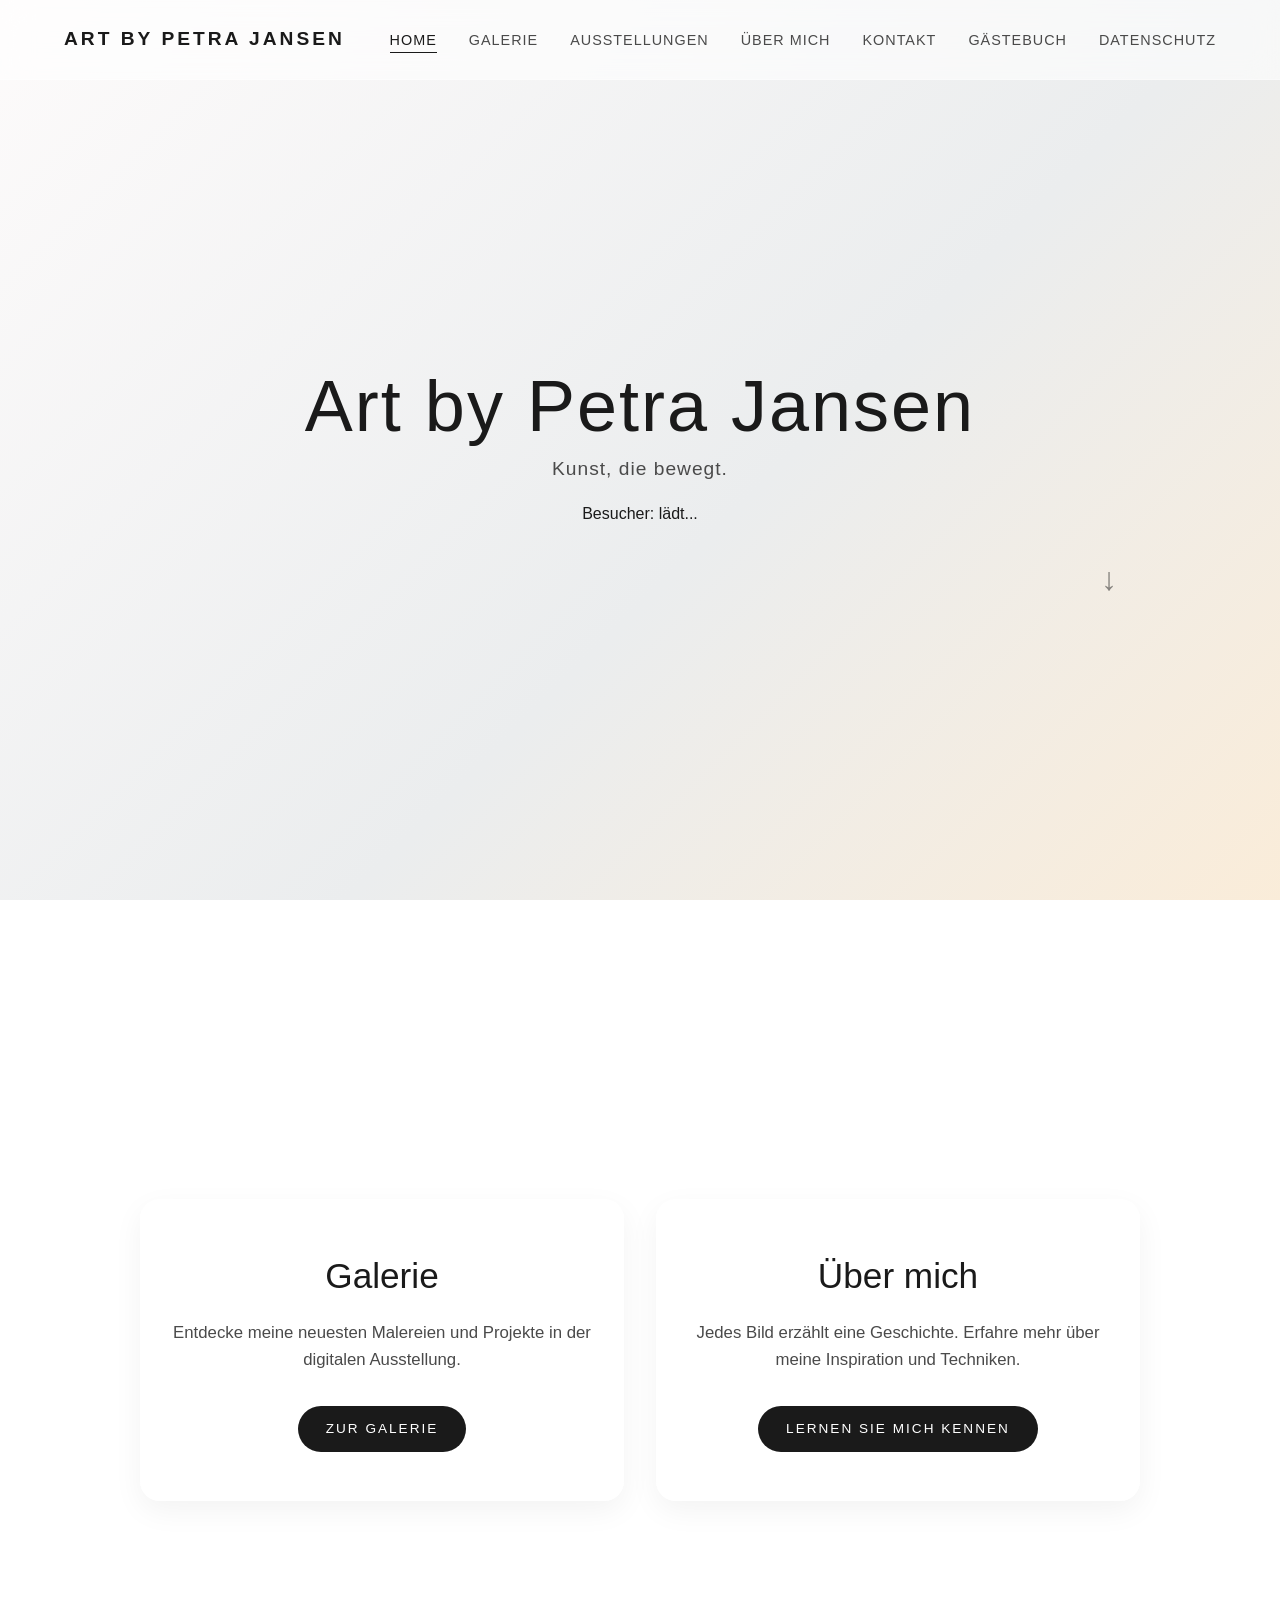
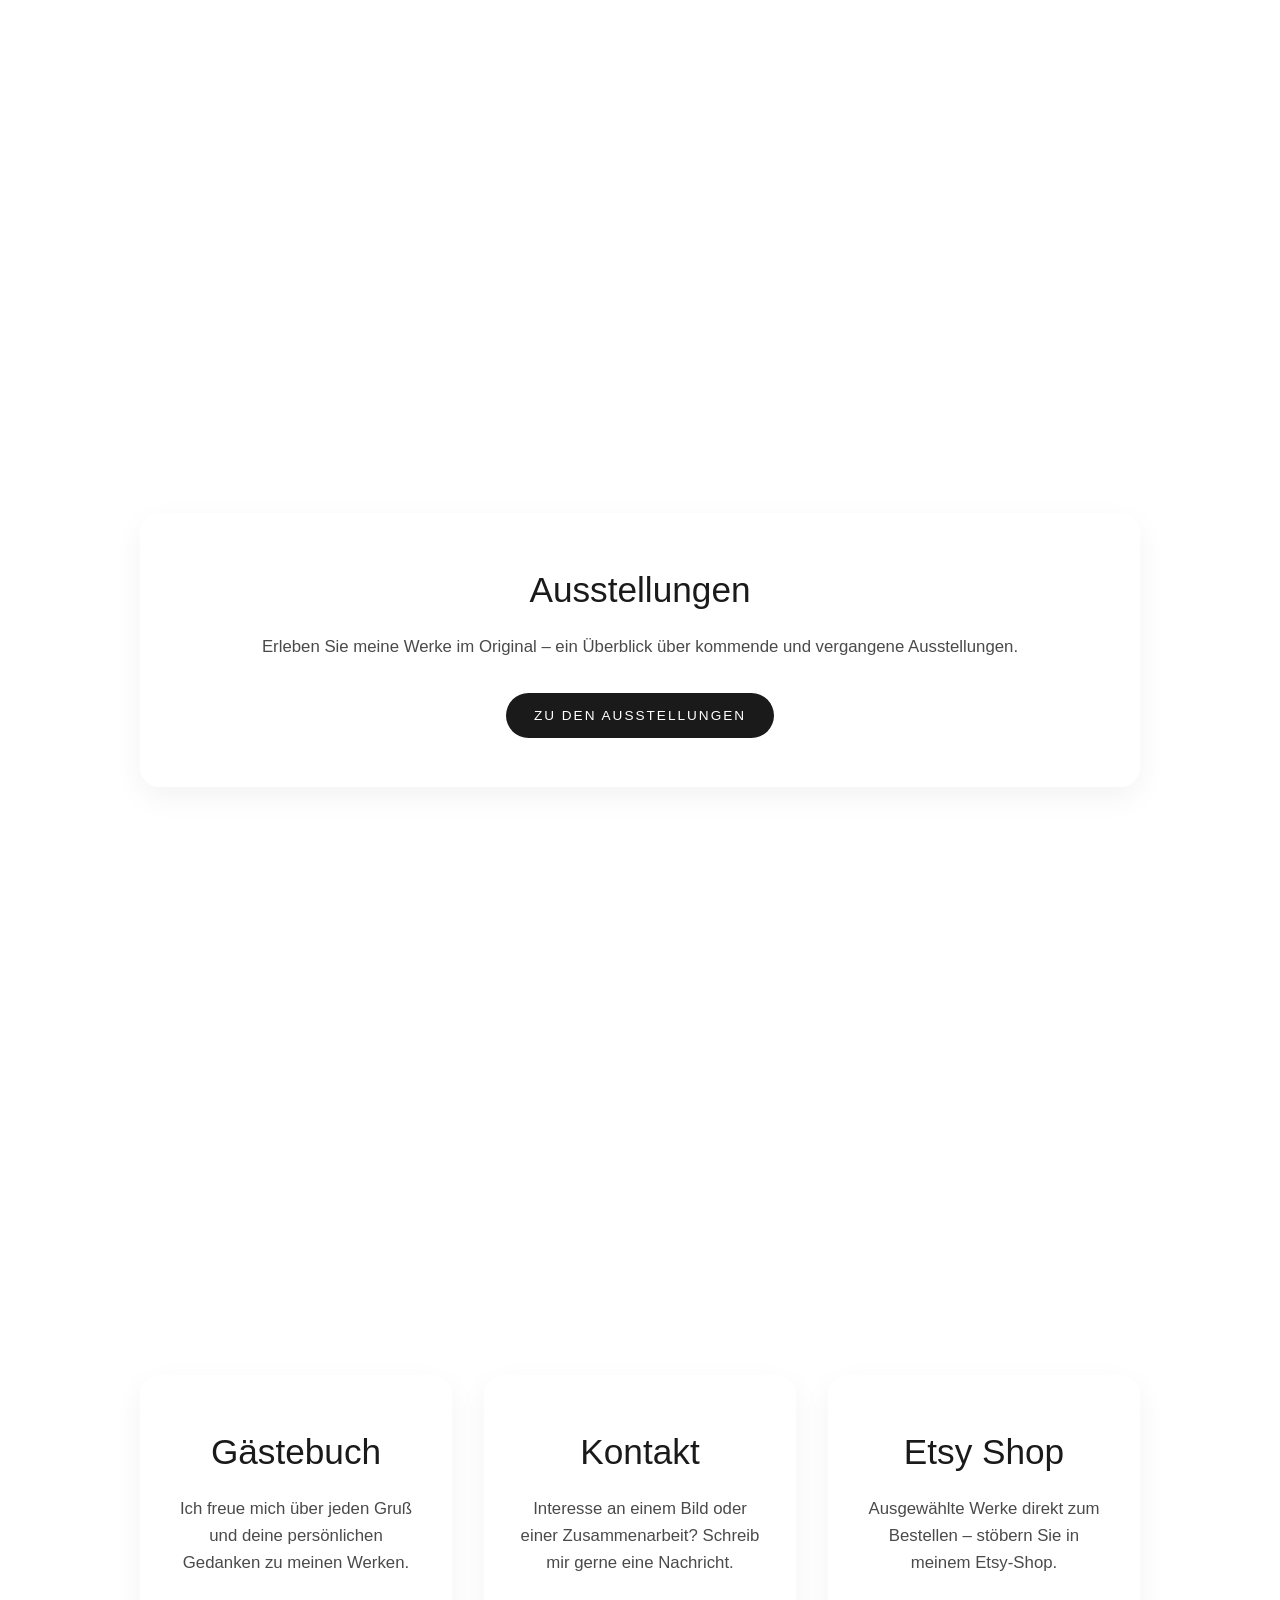
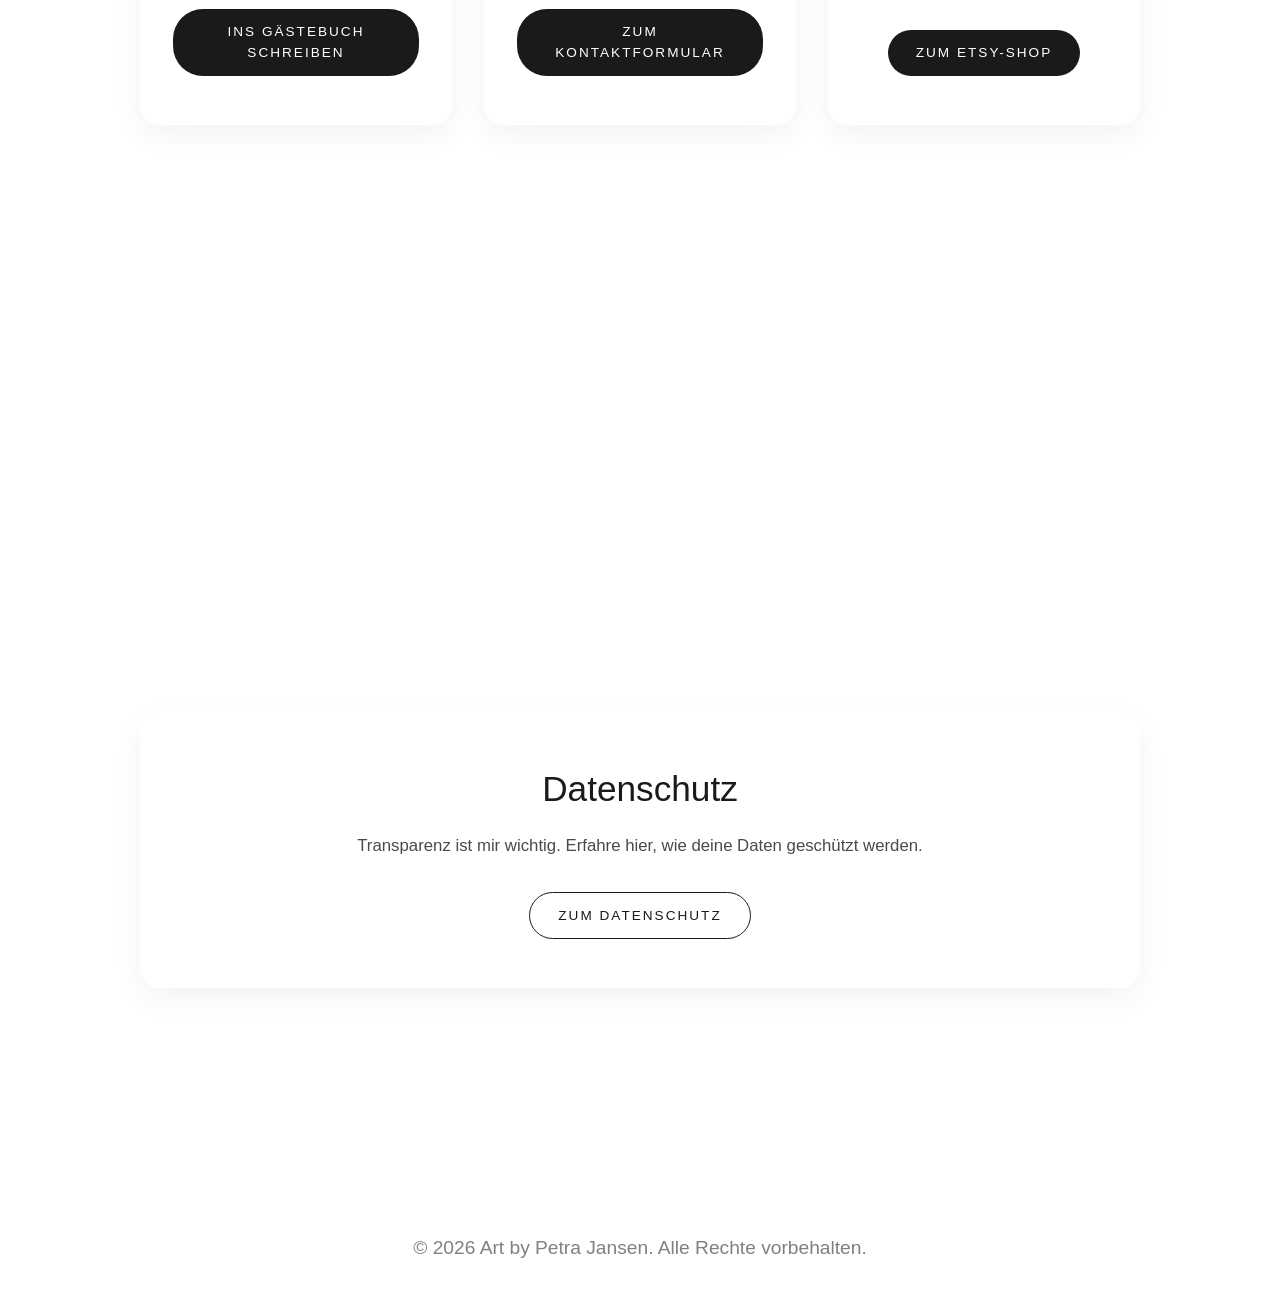
==== commit ae35b703: "Etsy Link Etsy Link" ====
--- a/index.html
+++ b/index.html
@@ -101,6 +101,12 @@
                         <p>Interesse an einem Bild oder einer Zusammenarbeit? Schreib mir gerne eine Nachricht.</p>
                         <a href="kontakt.html" class="btn">Zum Kontaktformular</a>
                     </div>
+
+                    <div class="cta-card">
+                        <h2>Etsy Shop</h2>
+                        <p>Ausgewählte Werke direkt zum Bestellen – stöbern Sie in meinem Etsy-Shop.</p>
+                        <a href="https://petrajansenart.etsy.com/" class="btn" target="_blank" rel="noopener">Zum Etsy-Shop</a>
+                    </div>
                 </div>
             </div>
         </section>
@@ -118,8 +124,7 @@
             </div>
             
             <footer class="slide-footer">
-                <p>&copy; 2026 Art by Petra Jansen. Alle Rechte vorbehalten.</p>
-            </footer>
+                <p>&copy; 2026 Art by Petra Jansen. Alle Rechte vorbehalten.</p>            </footer>
         </section>
 
     </main>
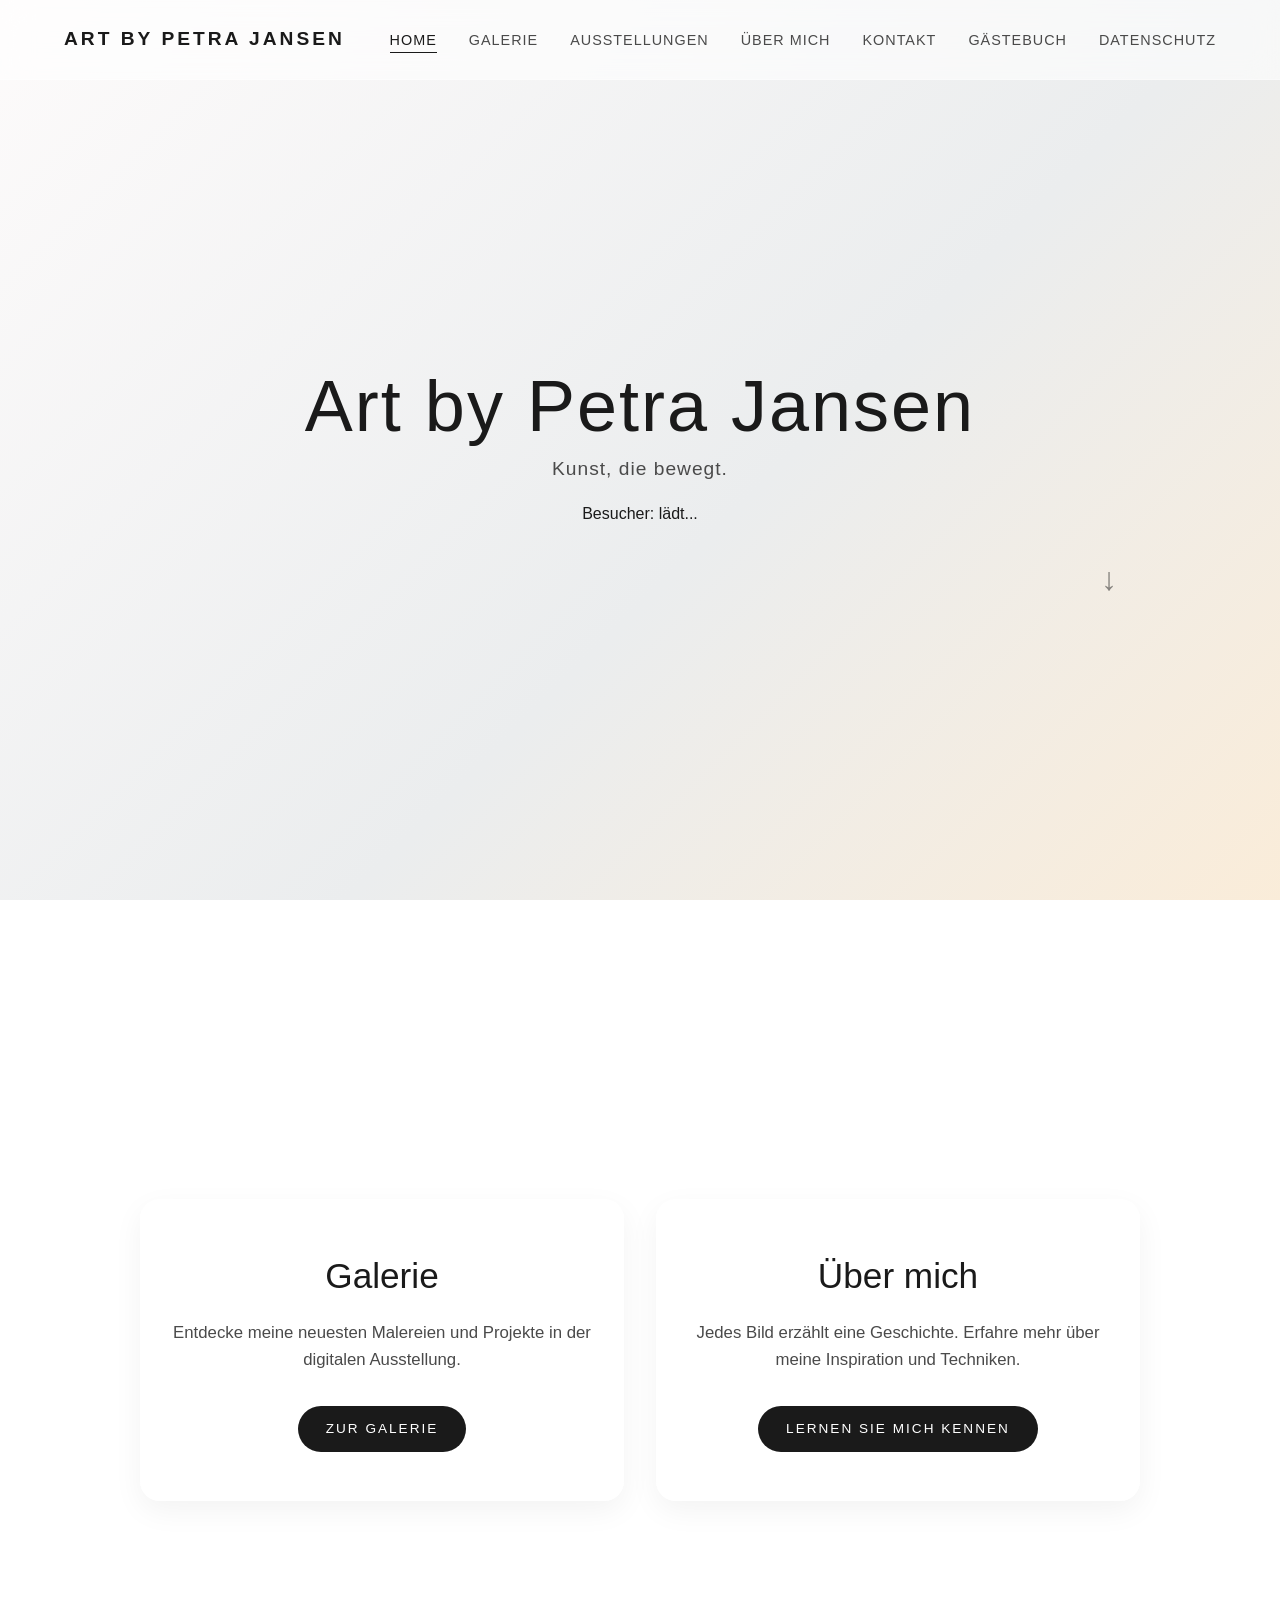
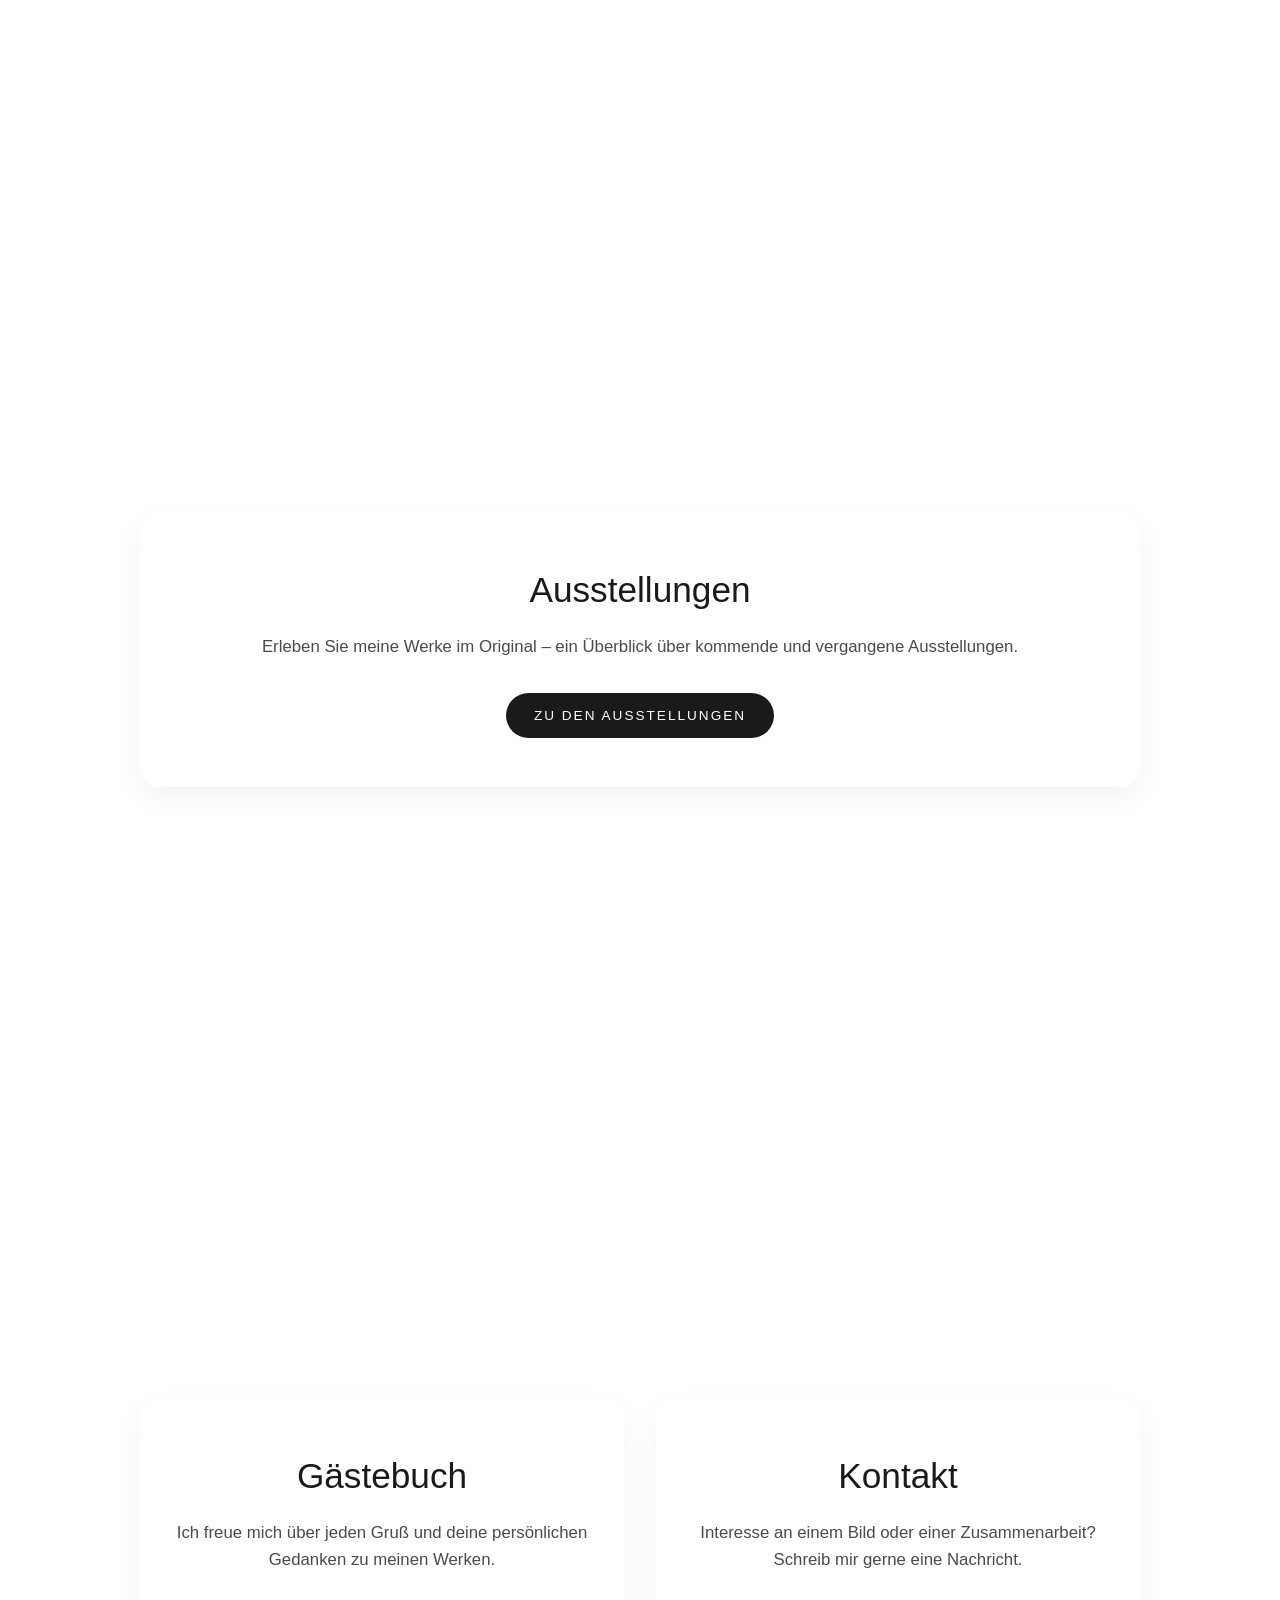
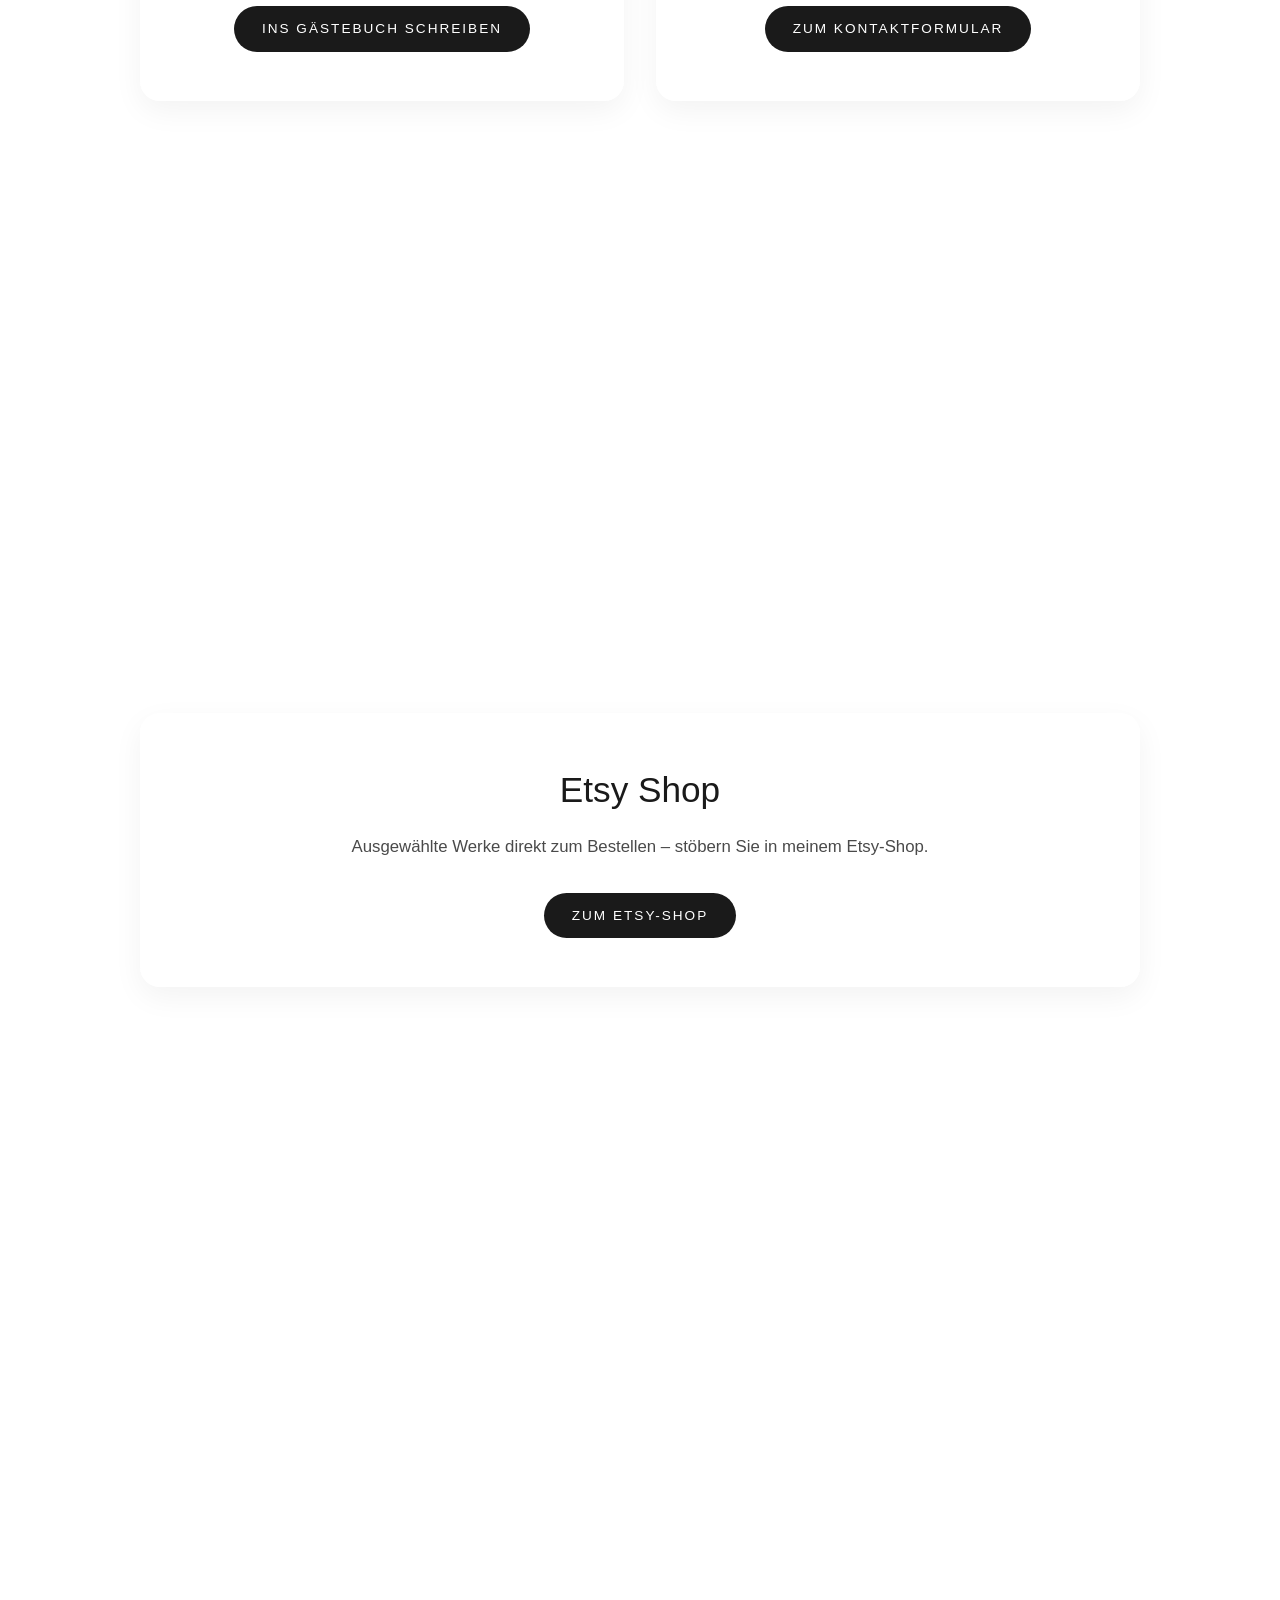
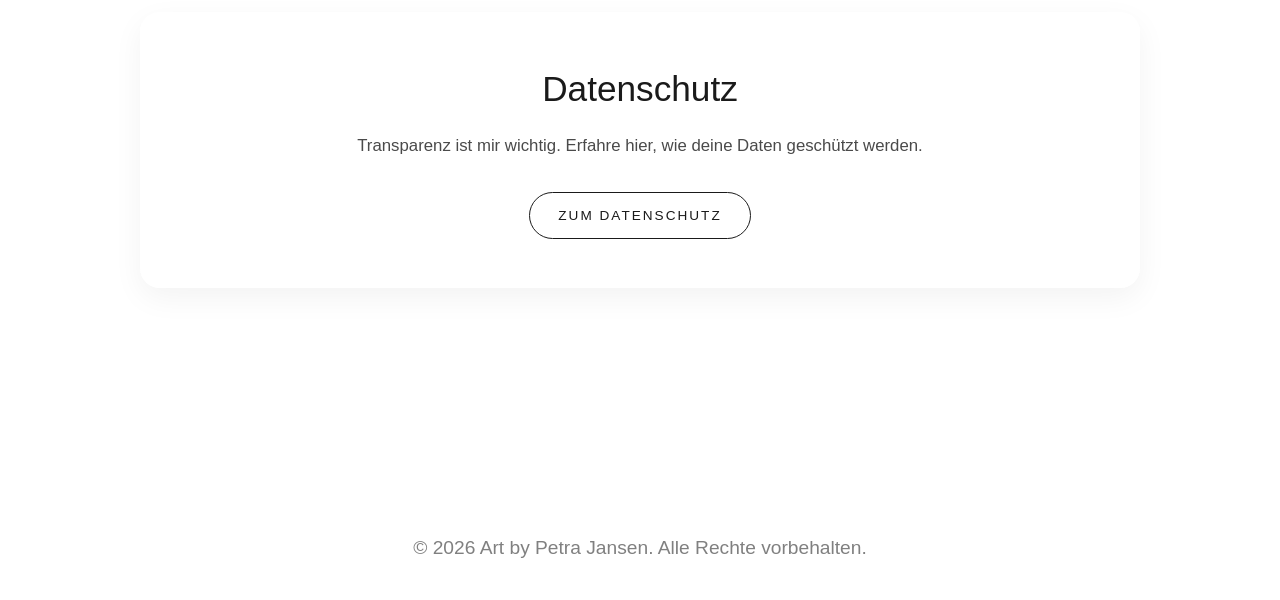
==== commit 84b448a2: "Ausstellungen Kurse" ====
--- a/index.html
+++ b/index.html
@@ -16,7 +16,7 @@
     <meta name="twitter:title" content="Petra Jansen | Kunst & Galerie in Lutzerath">
     <meta name="twitter:description" content="Offizielles Portfolio der Künstlerin Petra Jansen aus Lutzerath. Entdecke meine neuesten Kunstwerke und Projekte.">
     <meta name="twitter:image" content="https://petra-jansen.art/vorschaubild.jpg">
-    <link rel="stylesheet" href="css/style.css?v=3">
+    <link rel="stylesheet" href="css/style.css?v=4">
 </head>
 <!-- Der Body startet mit dem ersten Theme -->
 <body class="theme-1 scroll-snap-container">
@@ -101,7 +101,14 @@
                         <p>Interesse an einem Bild oder einer Zusammenarbeit? Schreib mir gerne eine Nachricht.</p>
                         <a href="kontakt.html" class="btn">Zum Kontaktformular</a>
                     </div>
-
+                </div>
+            </div>
+        </section>
+
+        <!-- Folie 5: Etsy-Shop (eigener Slide, damit der Button auf Handys nicht aus dem sichtbaren Bereich rutscht) -->
+        <section class="slide presentation-slide" data-theme="theme-2">
+            <div class="slide-content slide-content-wide">
+                <div class="cta-grid">
                     <div class="cta-card">
                         <h2>Etsy Shop</h2>
                         <p>Ausgewählte Werke direkt zum Bestellen – stöbern Sie in meinem Etsy-Shop.</p>
@@ -111,7 +118,7 @@
             </div>
         </section>
 
-        <!-- Folie 5: Rechtliches & Footer (Datenschutz + Impressum) -->
+        <!-- Folie 6: Rechtliches & Footer (Datenschutz + Impressum) -->
         <section class="slide presentation-slide" data-theme="theme-4">
             <div class="slide-content slide-content-wide">
                 <div class="cta-grid">
--- a/css/style.css
+++ b/css/style.css
@@ -573,6 +573,7 @@
 }
 
 .glass-form input,
+.glass-form select,
 .glass-form textarea {
     width: 100%;
     padding: 15px;
@@ -586,6 +587,7 @@
 }
 
 .glass-form input:focus,
+.glass-form select:focus,
 .glass-form textarea:focus {
     outline: none;
     background: rgba(255, 255, 255, 0.8);
@@ -925,6 +927,48 @@
     text-align: left;
 }
 
+/* Status-Badge + Art der Veranstaltung nebeneinander */
+.exhibition-tags {
+    display: flex;
+    flex-wrap: wrap;
+    gap: 0.5rem;
+    margin-bottom: 1rem;
+}
+
+.exhibition-tags .exhibition-status {
+    margin-bottom: 0;
+}
+
+.exhibition-type {
+    display: inline-flex;
+    align-items: center;
+    font-size: 0.68rem;
+    text-transform: uppercase;
+    letter-spacing: 2.5px;
+    padding: 0.35rem 0.85rem;
+    border-radius: 20px;
+    font-weight: 600;
+    border: 1px solid rgba(0, 0, 0, 0.15);
+    color: var(--text-main);
+}
+
+.exhibition-type--course,
+.exhibition-type--workshop {
+    background: rgba(120, 170, 120, 0.18);
+    border-color: transparent;
+    color: #3d6b3d;
+}
+
+/* Hervorgehobene "Nächste Veranstaltung" */
+.exhibition-list--next .exhibition-item {
+    border: 2px solid rgba(252, 138, 111, 0.55);
+    box-shadow: 0 16px 45px rgba(252, 138, 111, 0.18);
+}
+
+.exhibition-link {
+    margin-top: 0.5rem;
+}
+
 /* Vergangene Ausstellungen dezenter darstellen */
 .exhibition-list--past .exhibition-item {
     opacity: 0.85;
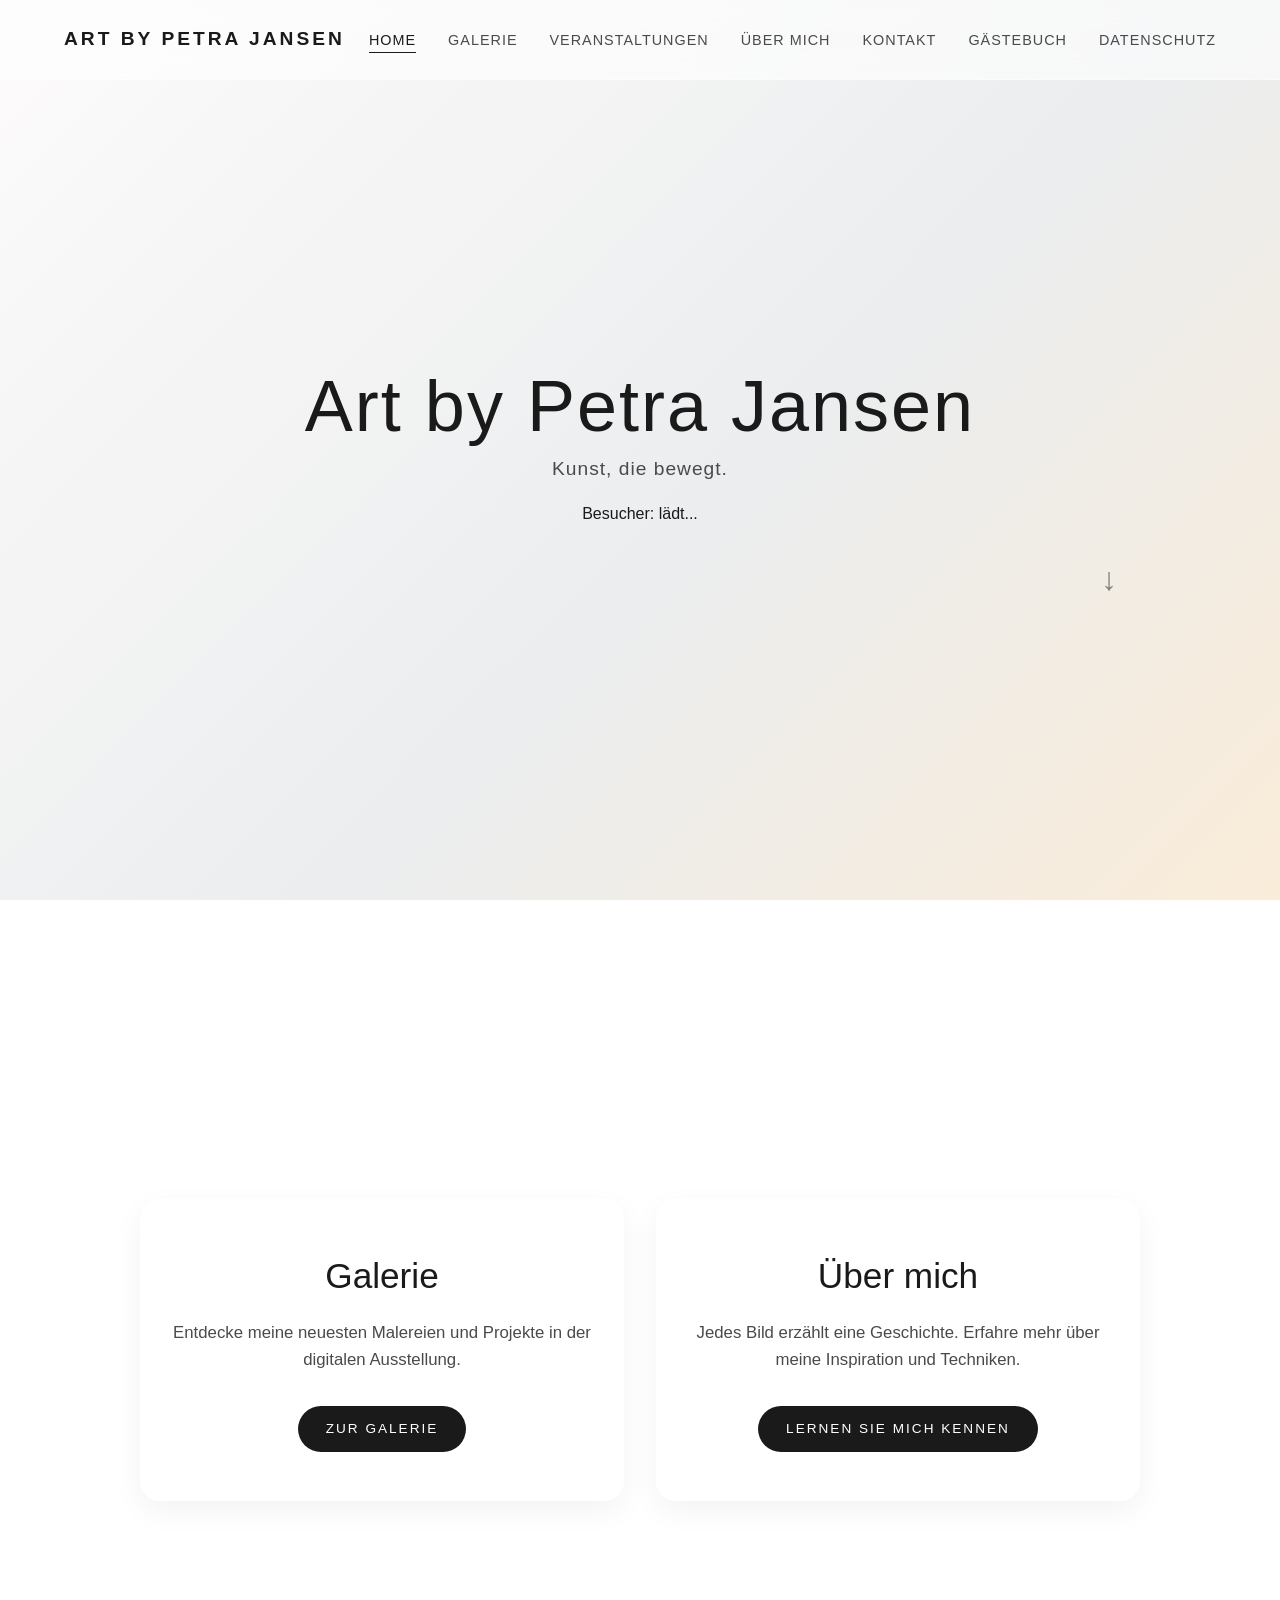
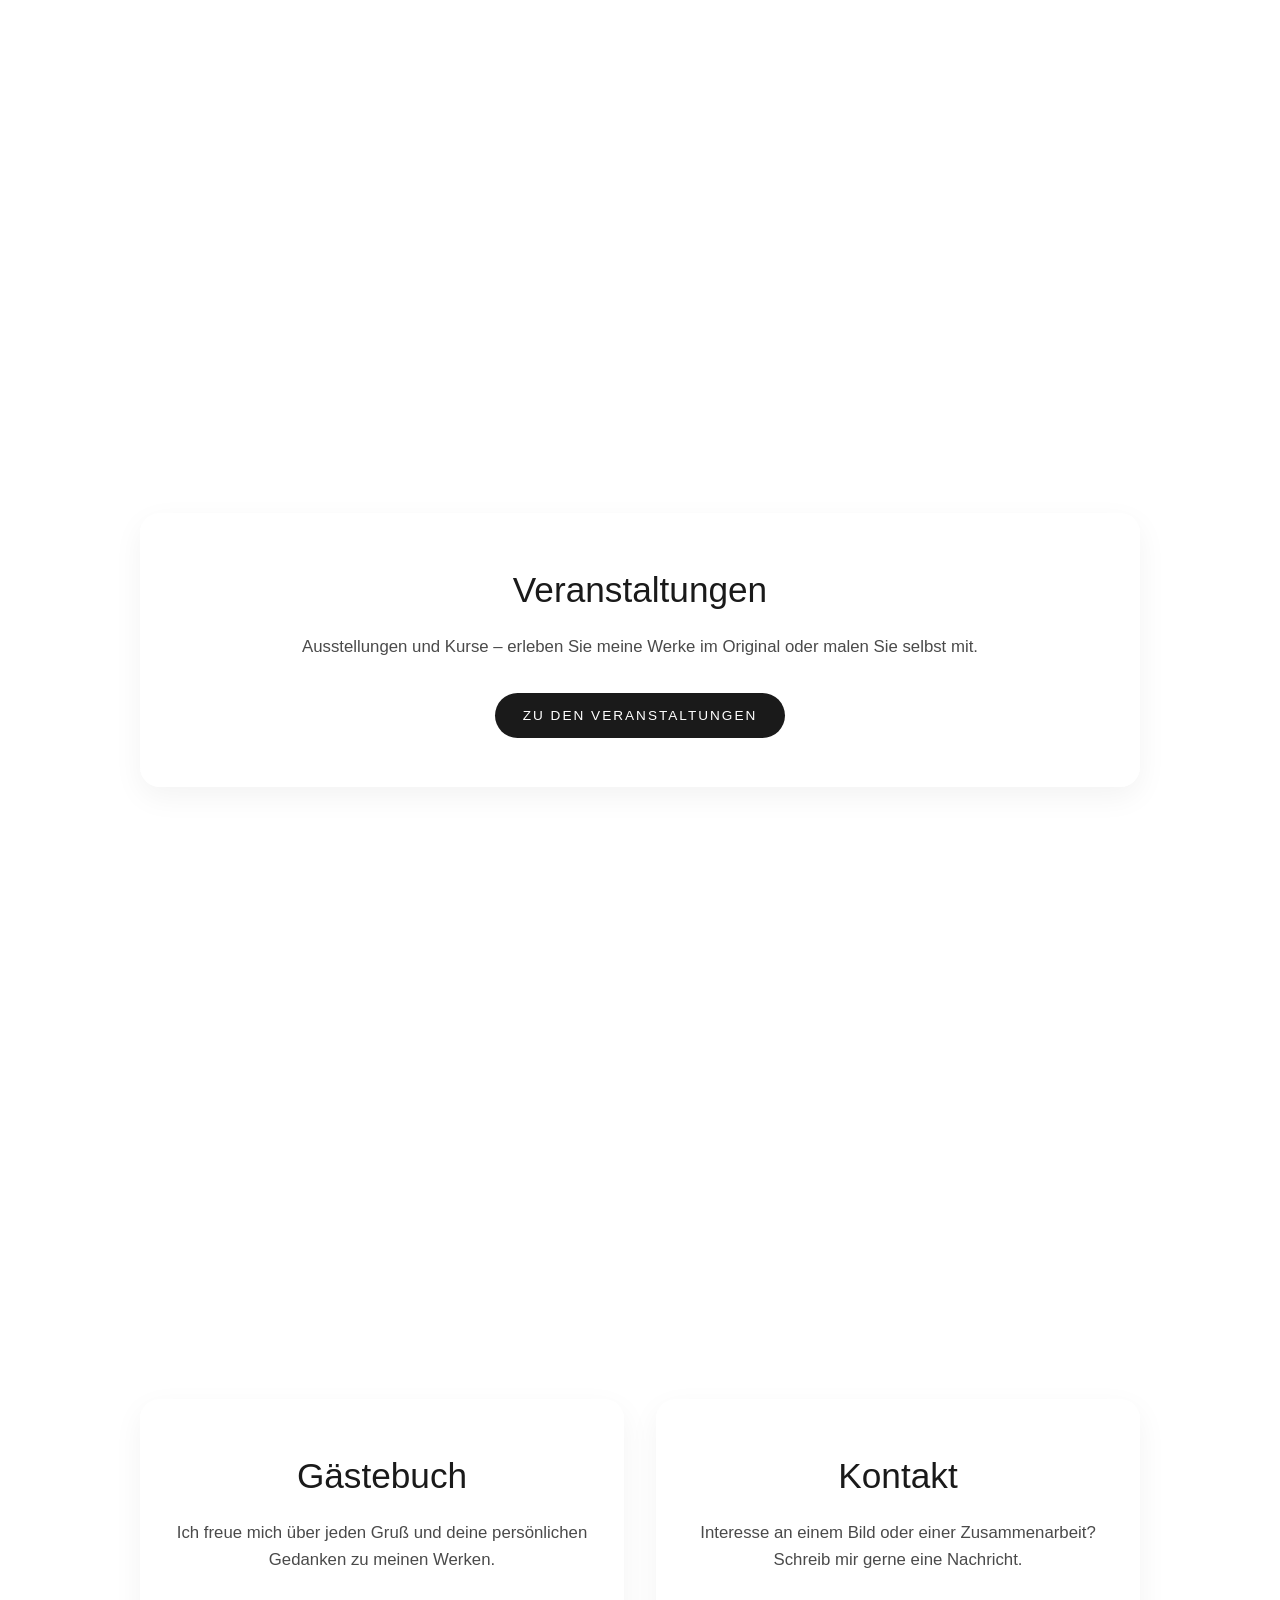
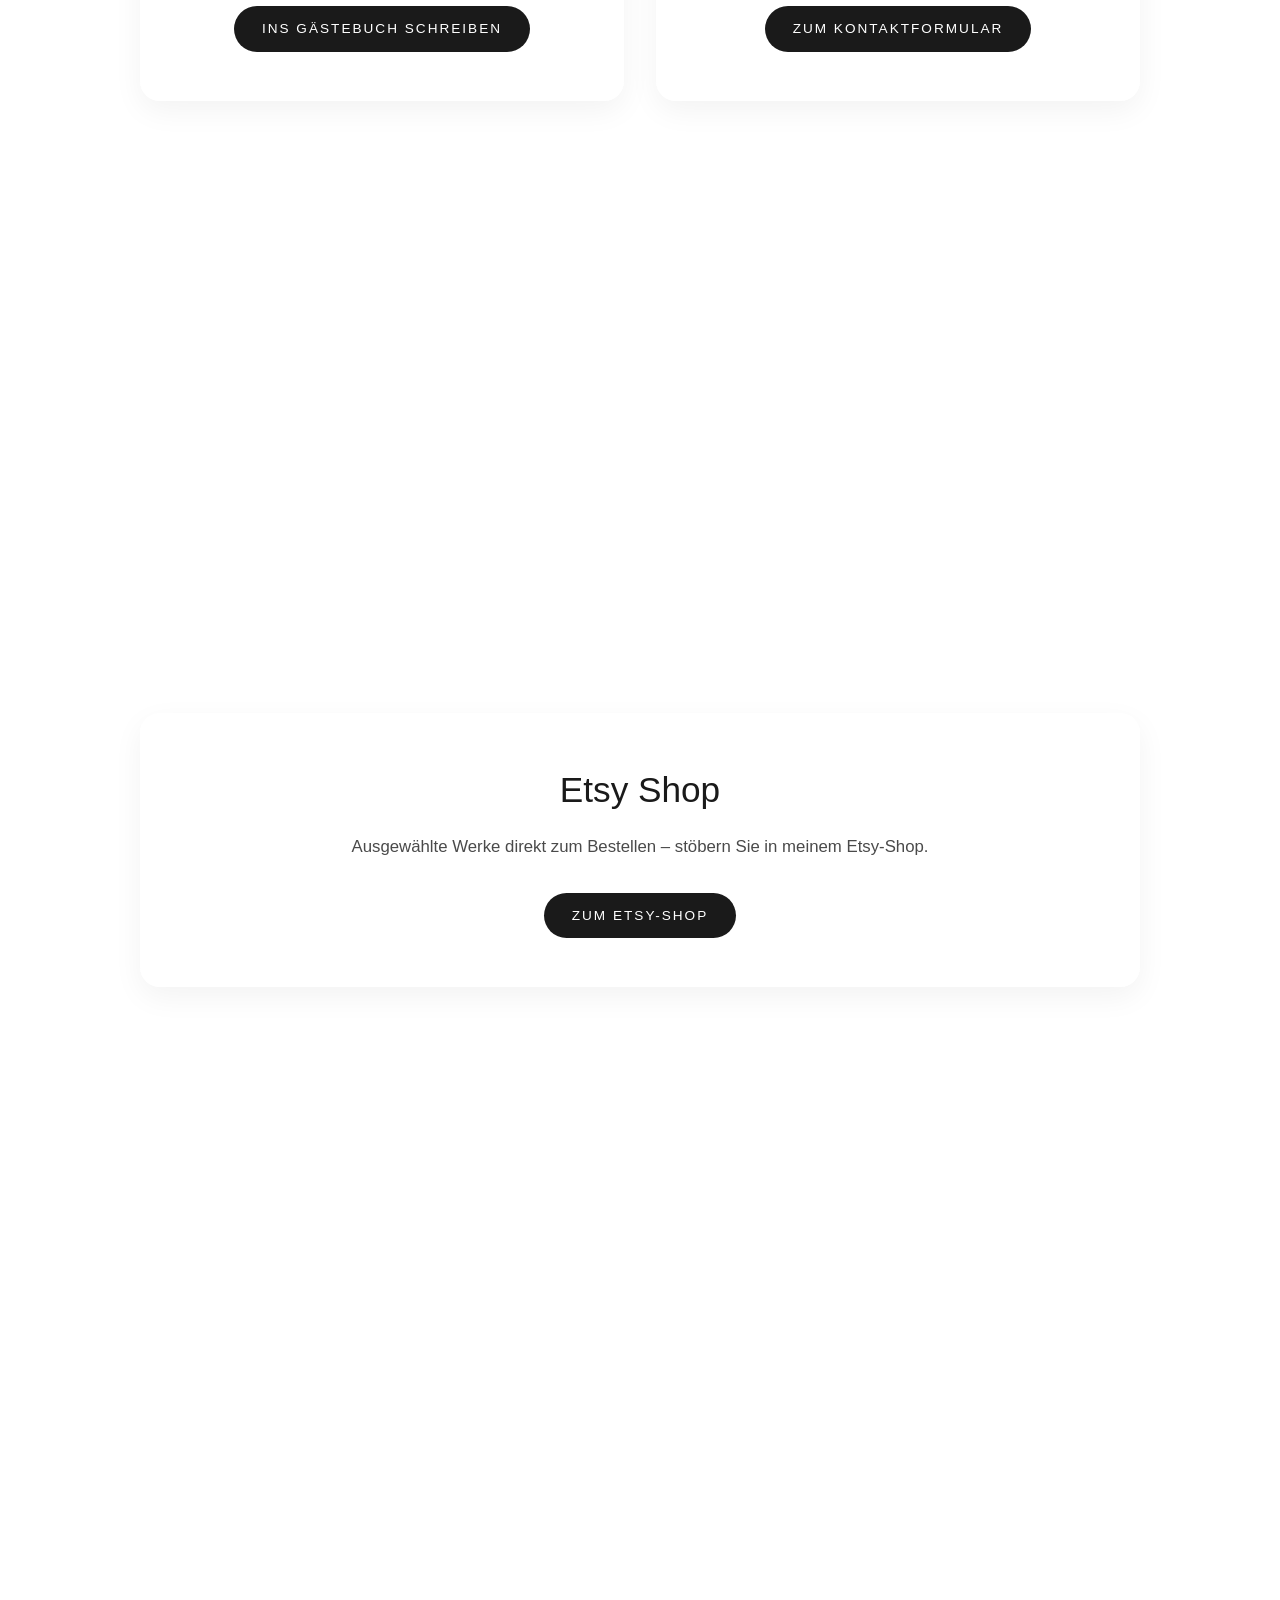
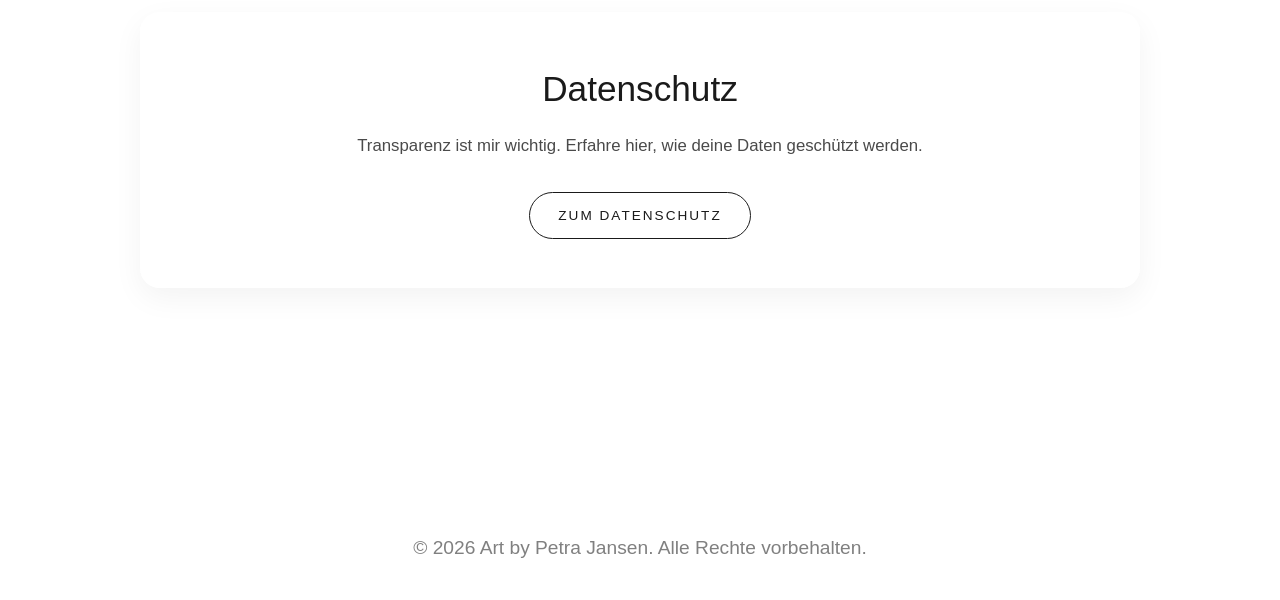
==== commit 99d59045: "Fix Ausstellungen" ====
--- a/index.html
+++ b/index.html
@@ -29,7 +29,7 @@
             <ul>
                 <li><a href="index.html" class="active">Home</a></li>
                 <li><a href="galerie.html">Galerie</a></li>
-                <li><a href="ausstellungen.html">Ausstellungen</a></li>
+                <li><a href="ausstellungen.html">Veranstaltungen</a></li>
                 <li><a href="ueber-mich.html">Über mich</a></li>
                 <li><a href="kontakt.html">Kontakt</a></li>
                 <li><a href="gaestebuch.html">Gästebuch</a></li>
@@ -78,9 +78,9 @@
             <div class="slide-content slide-content-wide">
                 <div class="cta-grid">
                     <div class="cta-card">
-                        <h2>Ausstellungen</h2>
-                        <p>Erleben Sie meine Werke im Original – ein Überblick über kommende und vergangene Ausstellungen.</p>
-                        <a href="ausstellungen.html" class="btn">Zu den Ausstellungen</a>
+                        <h2>Veranstaltungen</h2>
+                        <p>Ausstellungen und Kurse – erleben Sie meine Werke im Original oder malen Sie selbst mit.</p>
+                        <a href="ausstellungen.html" class="btn">Zu den Veranstaltungen</a>
                     </div>
                 </div>
             </div>
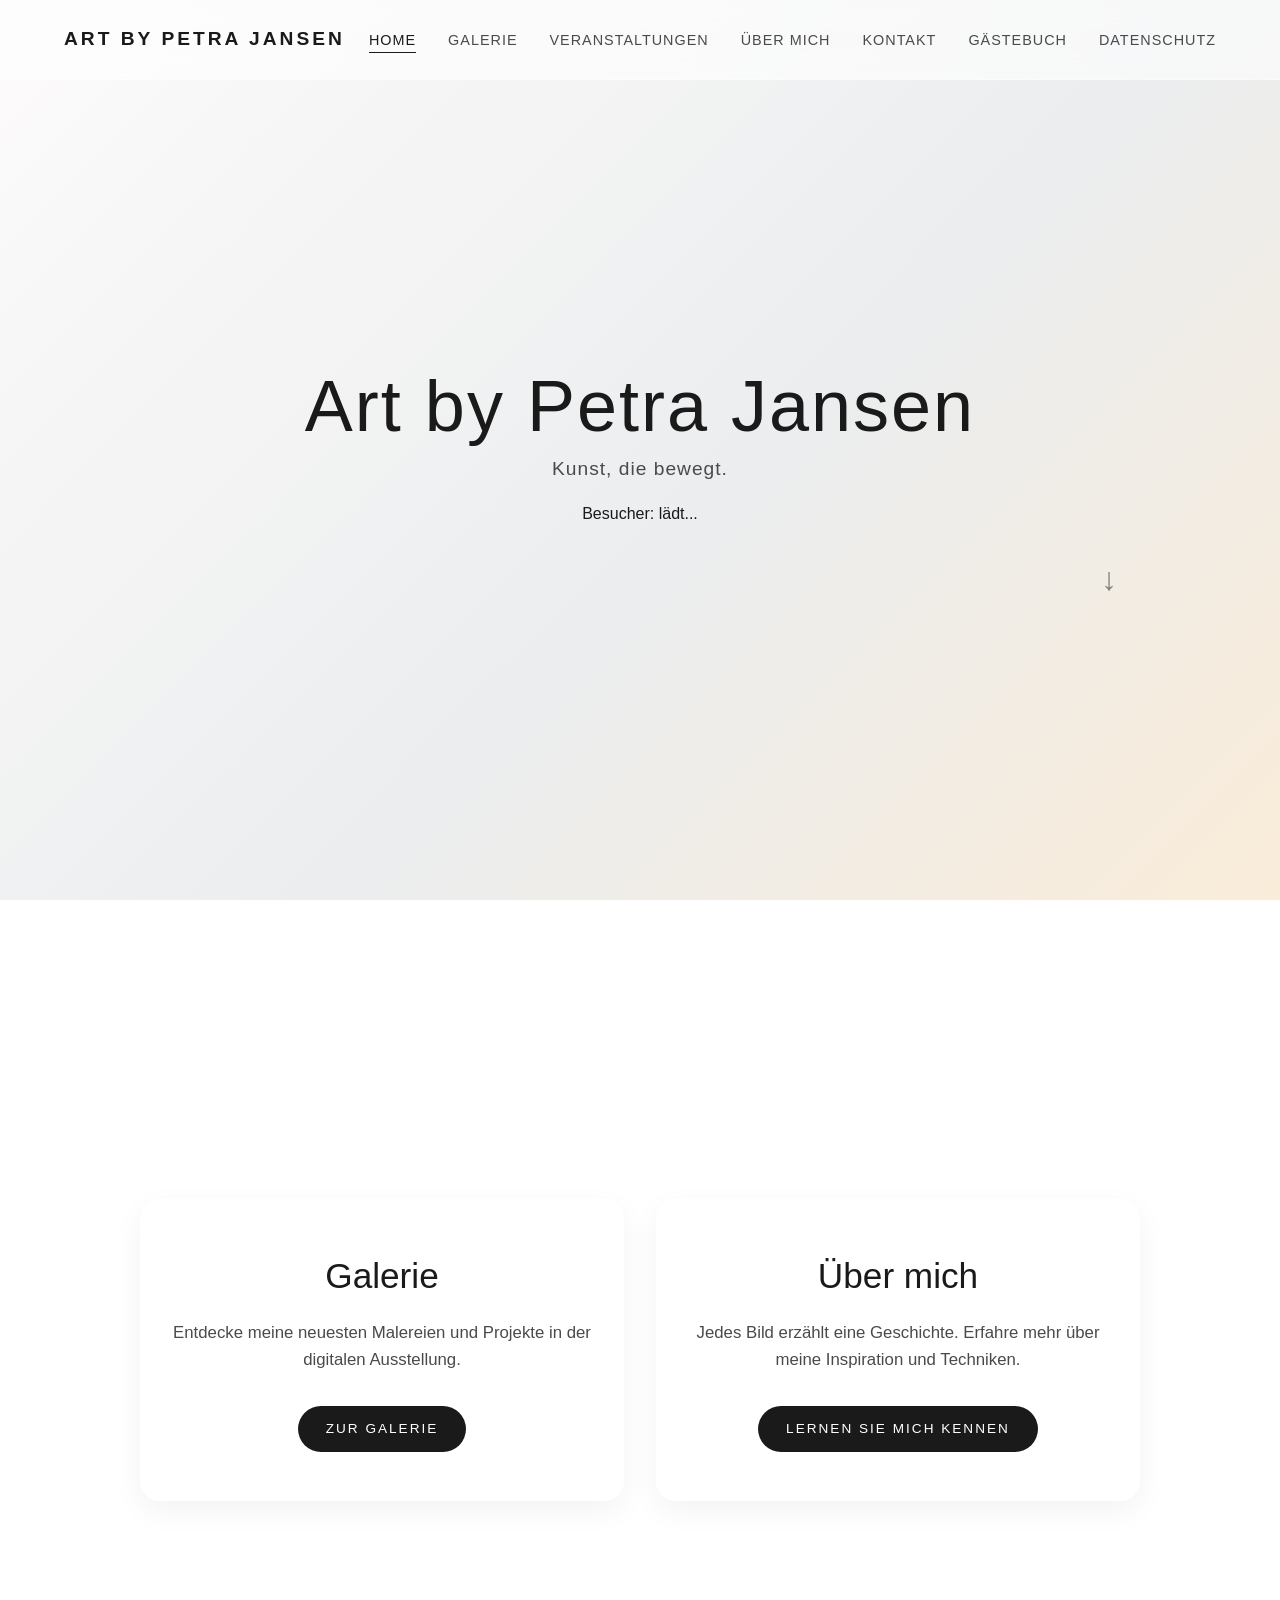
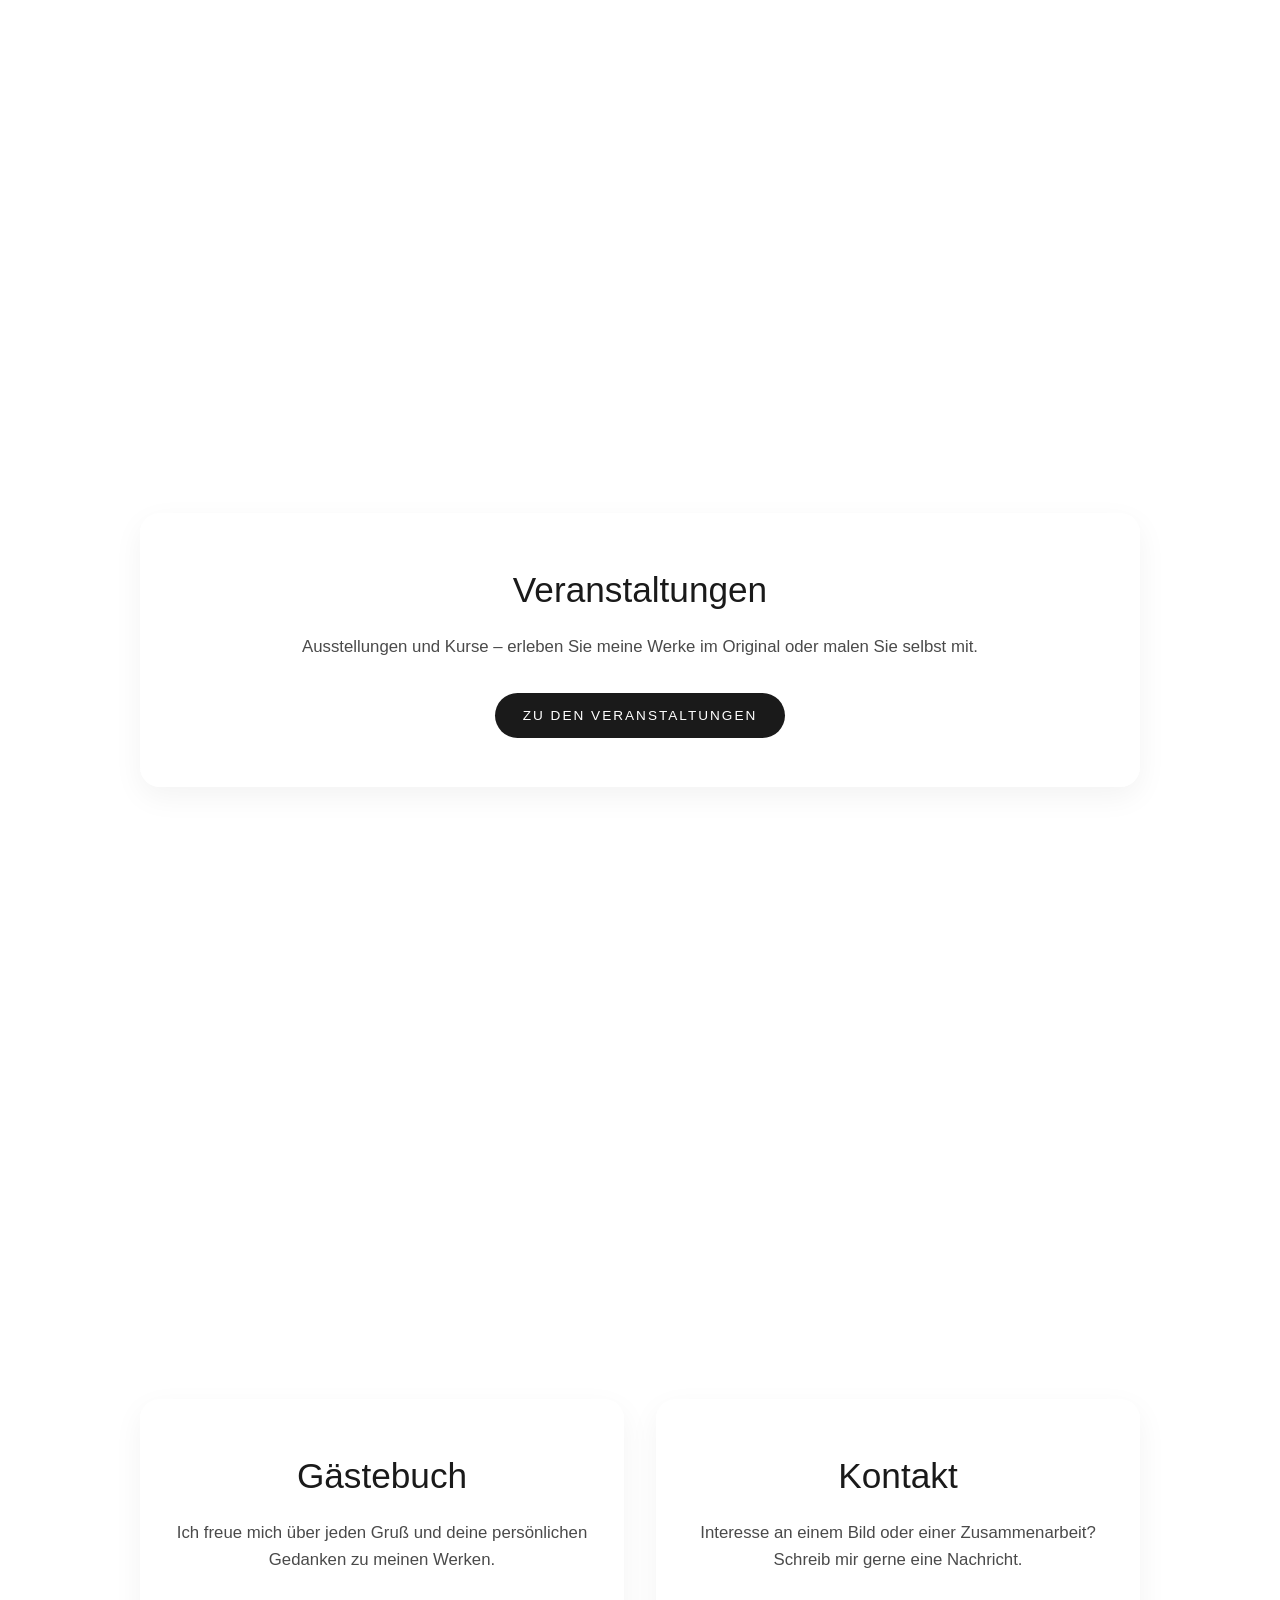
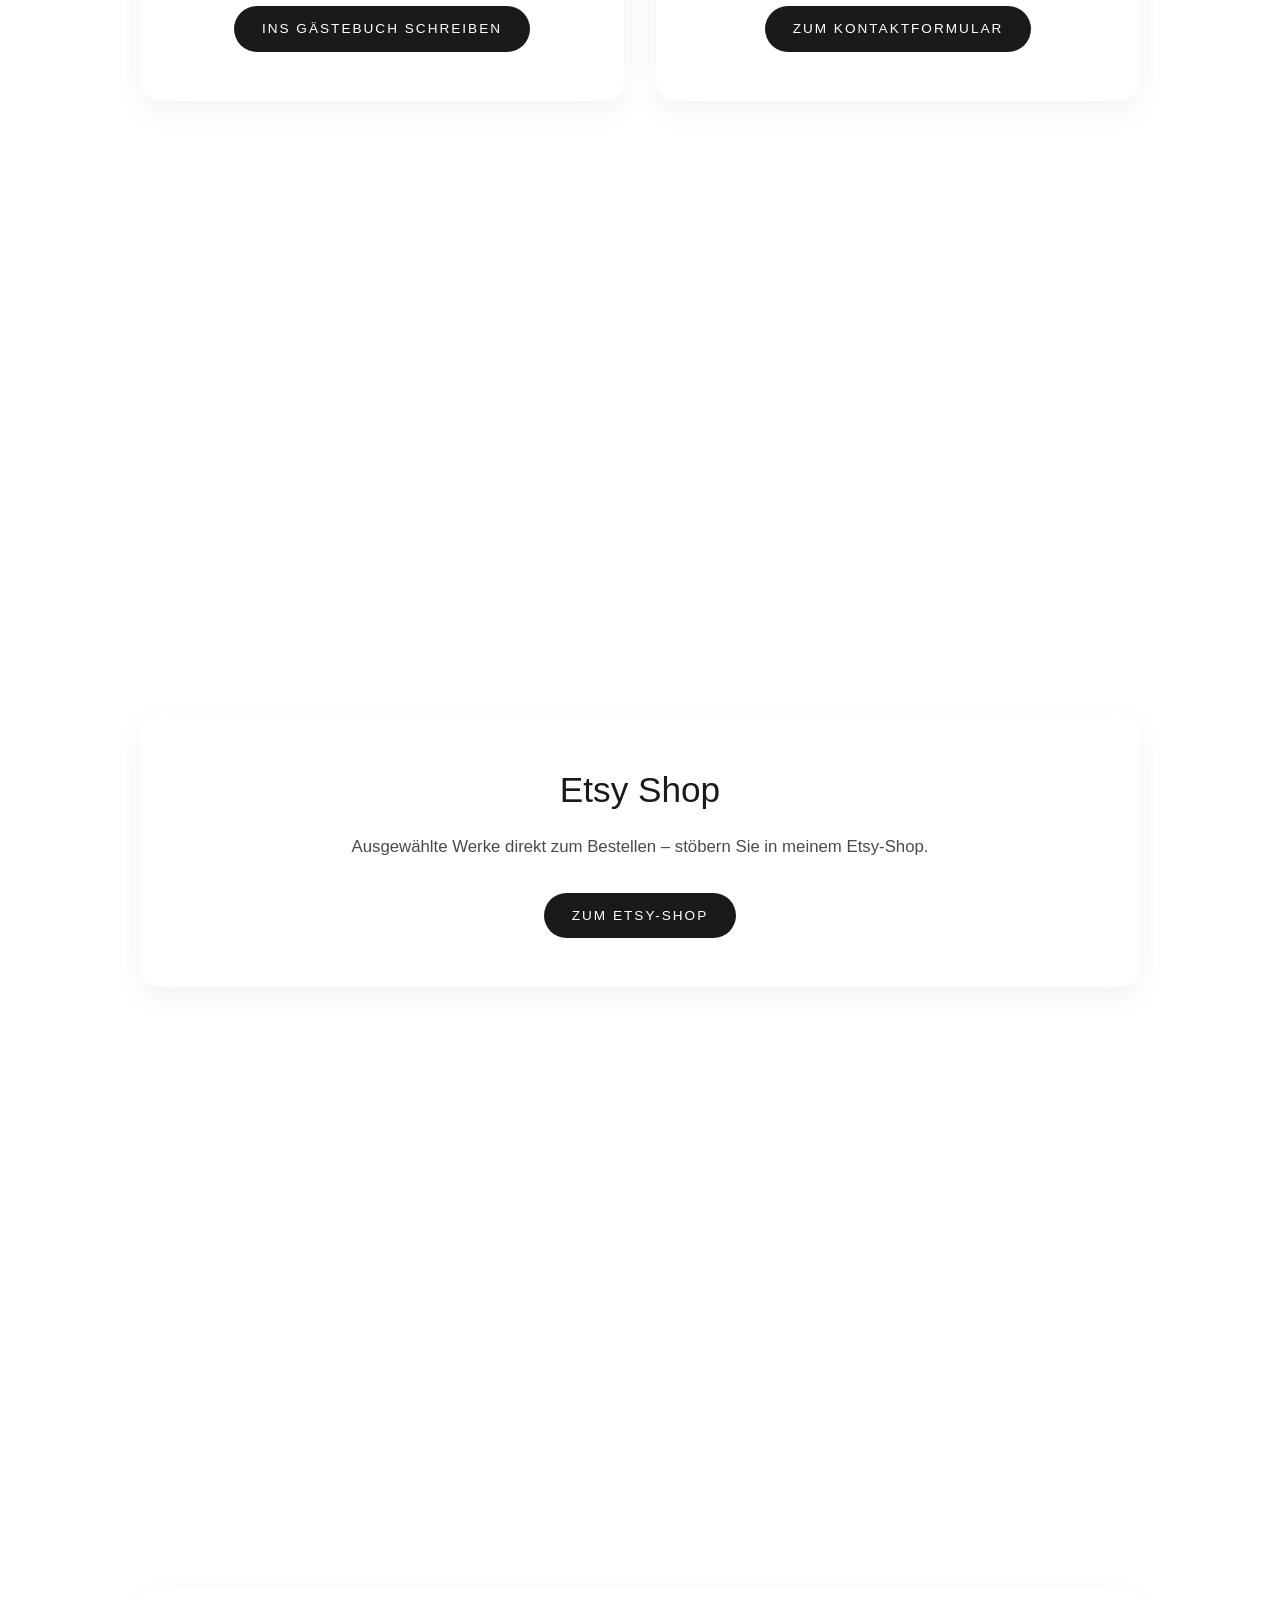
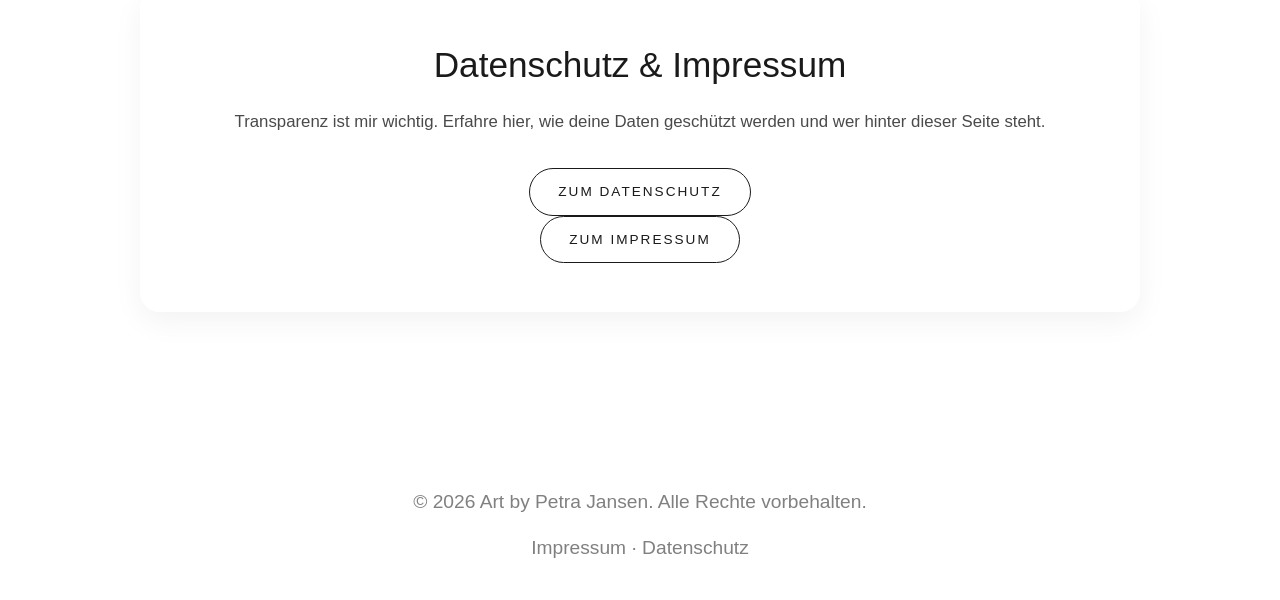
==== commit cf45538c: "Fix" ====
--- a/index.html
+++ b/index.html
@@ -15,8 +15,8 @@
     <meta name="twitter:url" content="https://petra-jansen.art/">
     <meta name="twitter:title" content="Petra Jansen | Kunst & Galerie in Lutzerath">
     <meta name="twitter:description" content="Offizielles Portfolio der Künstlerin Petra Jansen aus Lutzerath. Entdecke meine neuesten Kunstwerke und Projekte.">
-    <meta name="twitter:image" content="https://petra-jansen.art/vorschaubild.jpg">
-    <link rel="stylesheet" href="css/style.css?v=4">
+    <meta name="twitter:image" content="https://petra-jansen.art/Vorschaubild.png">
+    <link rel="stylesheet" href="css/style.css?v=6">
 </head>
 <!-- Der Body startet mit dem ersten Theme -->
 <body class="theme-1 scroll-snap-container">
@@ -123,15 +123,18 @@
             <div class="slide-content slide-content-wide">
                 <div class="cta-grid">
                     <div class="cta-card">
-                        <h2>Datenschutz</h2>
-                        <p>Transparenz ist mir wichtig. Erfahre hier, wie deine Daten geschützt werden.</p>
+                        <h2>Datenschutz &amp; Impressum</h2>
+                        <p>Transparenz ist mir wichtig. Erfahre hier, wie deine Daten geschützt werden und wer hinter dieser Seite steht.</p>
                         <a href="datenschutz.html" class="btn btn-outline">Zum Datenschutz</a>
+                        <a href="impressum.html" class="btn btn-outline">Zum Impressum</a>
                     </div>
                 </div>
             </div>
             
             <footer class="slide-footer">
-                <p>&copy; 2026 Art by Petra Jansen. Alle Rechte vorbehalten.</p>            </footer>
+                <p>&copy; 2026 Art by Petra Jansen. Alle Rechte vorbehalten.</p>
+                <p class="footer-legal"><a href="impressum.html">Impressum</a> &middot; <a href="datenschutz.html">Datenschutz</a></p>
+            </footer>
         </section>
 
     </main>
@@ -142,7 +145,7 @@
         <p id="lightbox-caption" class="lightbox-caption"></p>
     </div>
 
-    <script src="js/main.js?v=2"></script>
+    <script src="js/main.js?v=3"></script>
 
     <script type="module">
         import { initializeApp } from "https://www.gstatic.com/firebasejs/11.6.1/firebase-app.js";
--- a/css/style.css
+++ b/css/style.css
@@ -609,6 +609,45 @@
     color: var(--text-muted);
 }
 
+/* Impressum/Datenschutz-Links im Footer */
+.footer-legal {
+    margin-top: 6px;
+}
+
+.footer-legal a {
+    color: var(--text-muted);
+    text-decoration: none;
+}
+
+.footer-legal a:hover {
+    color: var(--text-main);
+    text-decoration: underline;
+}
+
+/* Rechtstexte (Impressum, Datenschutz) */
+.legal-text h2 {
+    font-size: 1.5rem;
+    margin-top: 2rem;
+    margin-bottom: 0.5rem;
+}
+
+.legal-text p,
+.legal-text ul {
+    margin-bottom: 1.5rem;
+}
+
+.legal-text ul {
+    padding-left: 1.25rem;
+}
+
+.legal-text li {
+    margin-bottom: 0.5rem;
+}
+
+.legal-text a {
+    color: var(--text-main);
+}
+
 /* =========================================
    RESPONSIVE FÜR GLAS-SEITEN
    ========================================= */
@@ -959,14 +998,22 @@
     color: #3d6b3d;
 }
 
-/* Hervorgehobene "Nächste Veranstaltung" */
-.exhibition-list--next .exhibition-item {
+/* Die allernächste Veranstaltung hervorheben */
+.exhibition-list--next .exhibition-item:first-child {
     border: 2px solid rgba(252, 138, 111, 0.55);
     box-shadow: 0 16px 45px rgba(252, 138, 111, 0.18);
 }
 
-.exhibition-link {
+.exhibition-actions {
+    display: flex;
+    flex-wrap: wrap;
+    gap: 0.75rem;
     margin-top: 0.5rem;
+}
+
+button.exhibition-link {
+    cursor: pointer;
+    font-family: inherit;
 }
 
 /* Vergangene Ausstellungen dezenter darstellen */
@@ -1301,24 +1348,88 @@
 /* =========================================
    MOBILE ANPASSUNG (Responsive Design)
    ========================================= */
+/* Menü-Button (wird per JS eingefügt). Ab 1100px Breite abwärts passen die
+   sieben Menüpunkte nicht mehr in eine Zeile, daher dann das Klapp-Menü. */
+.nav-toggle {
+    display: none;
+}
+
+@media (max-width: 1100px) {
+    .site-header {
+        flex-wrap: wrap;
+        gap: 0;
+        padding: 12px 5%;
+    }
+
+    .logo a {
+        font-size: 1rem;
+        letter-spacing: 2px;
+    }
+
+    .nav-toggle {
+        display: inline-flex;
+        flex-direction: column;
+        justify-content: center;
+        gap: 5px;
+        width: 44px;
+        height: 44px;
+        padding: 10px;
+        background: none;
+        border: none;
+        cursor: pointer;
+    }
+
+    .nav-toggle span {
+        display: block;
+        height: 2px;
+        width: 100%;
+        background: var(--text-main);
+        border-radius: 2px;
+        transition: transform 0.3s ease, opacity 0.3s ease;
+    }
+
+    .nav-open .nav-toggle span:nth-child(1) { transform: translateY(7px) rotate(45deg); }
+    .nav-open .nav-toggle span:nth-child(2) { opacity: 0; }
+    .nav-open .nav-toggle span:nth-child(3) { transform: translateY(-7px) rotate(-45deg); }
+
+    /* Menü eingeklappt, bis der Button gedrückt wird */
+    .site-header .main-nav {
+        display: none;
+        width: 100%;
+    }
+
+    .site-header.nav-open .main-nav {
+        display: block;
+    }
+
+    .main-nav ul {
+        flex-direction: column;
+        align-items: center;
+        gap: 0;
+        padding: 0.5rem 0 0.25rem 0;
+    }
+
+    .main-nav li {
+        width: 100%;
+        text-align: center;
+    }
+
+    .main-nav a {
+        display: block;
+        font-size: 0.95rem;
+        padding: 0.7rem 0;
+        white-space: nowrap;
+    }
+
+    .main-nav a:hover,
+    .main-nav a.active {
+        border-bottom: none;
+        padding-bottom: 0.7rem;
+        font-weight: 600;
+    }
+}
+
 @media (max-width: 768px) {
-    .site-header {
-        flex-direction: column;
-        gap: 0.5rem; 
-        padding: 12px 5%; 
-    }
-    
-    .main-nav ul {
-        flex-wrap: wrap; 
-        justify-content: center; 
-        gap: 8px 15px; 
-    }
-
-    .main-nav a {
-        font-size: 0.8rem; 
-        white-space: nowrap; 
-    }
-
     .massive-title { font-size: 2.5rem; }
     .presentation-slide h2 { font-size: 2rem; }
     .presentation-slide p { font-size: 1rem; }
